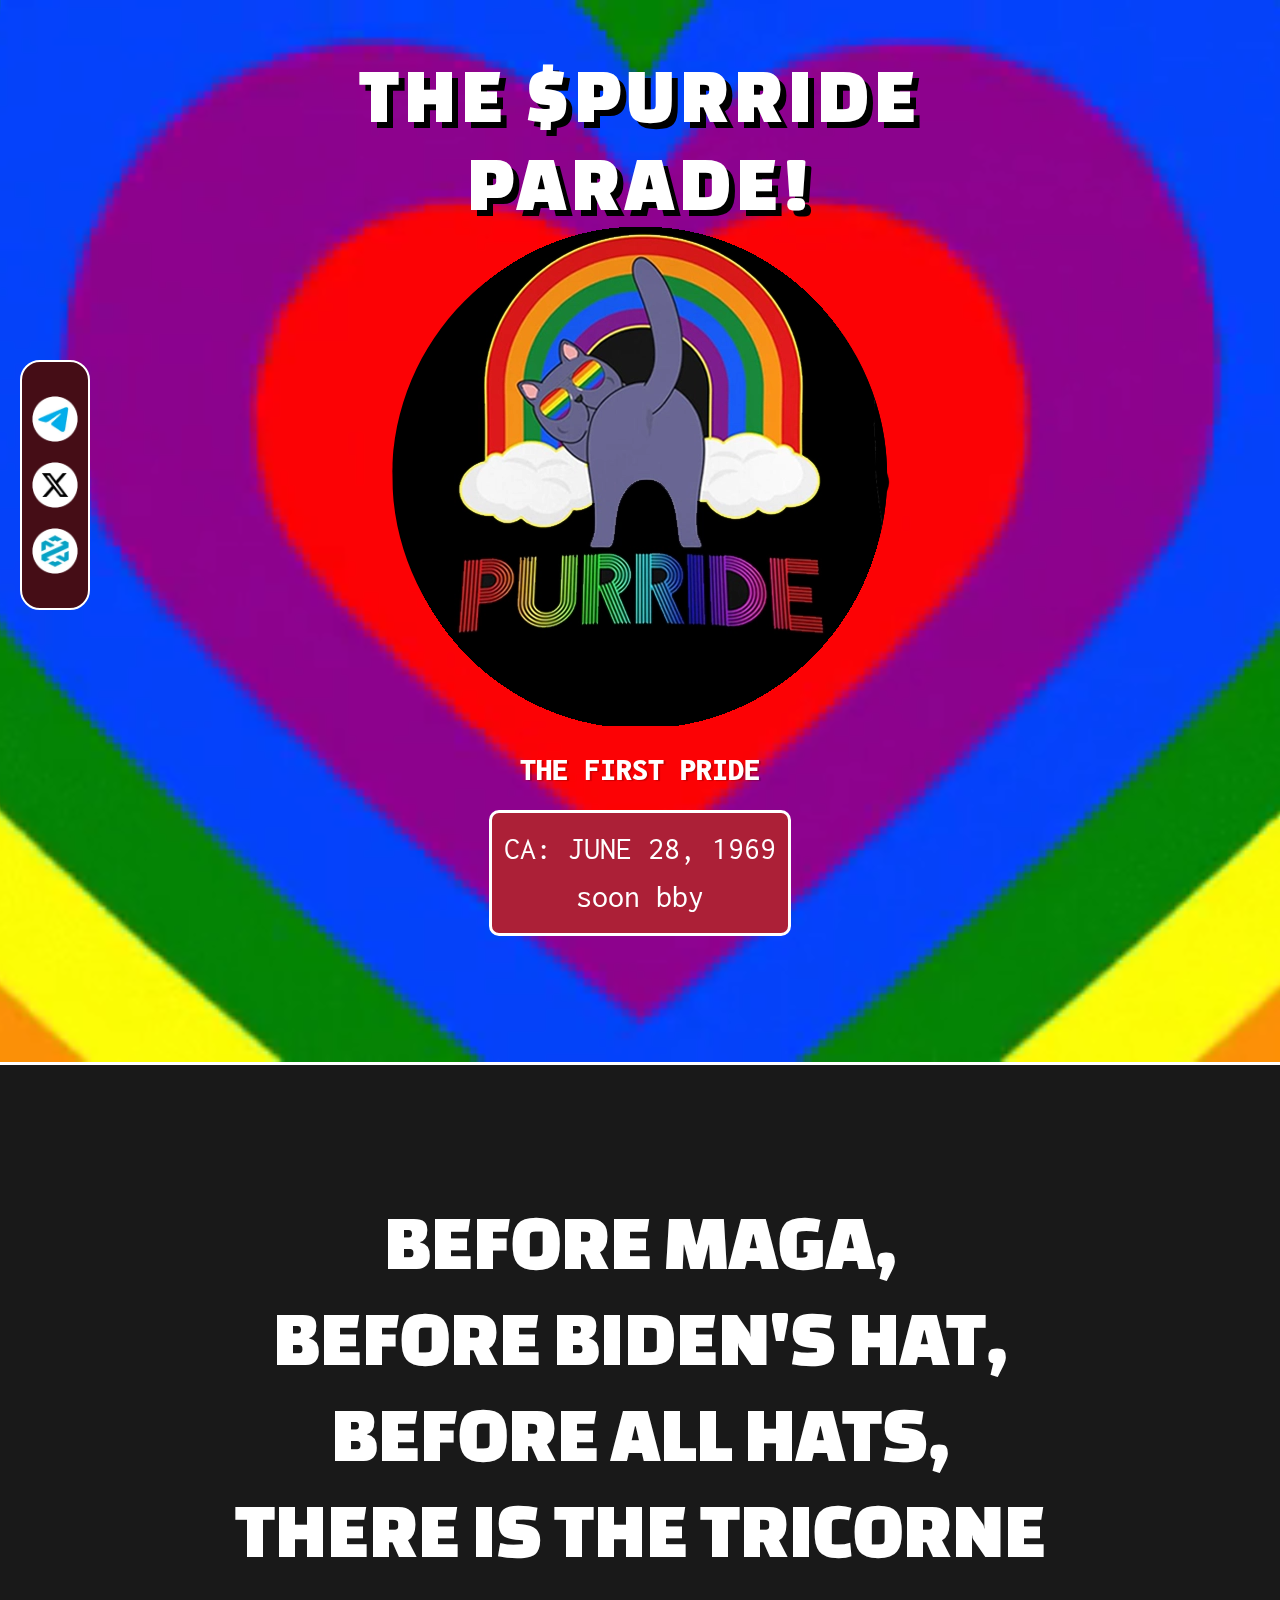
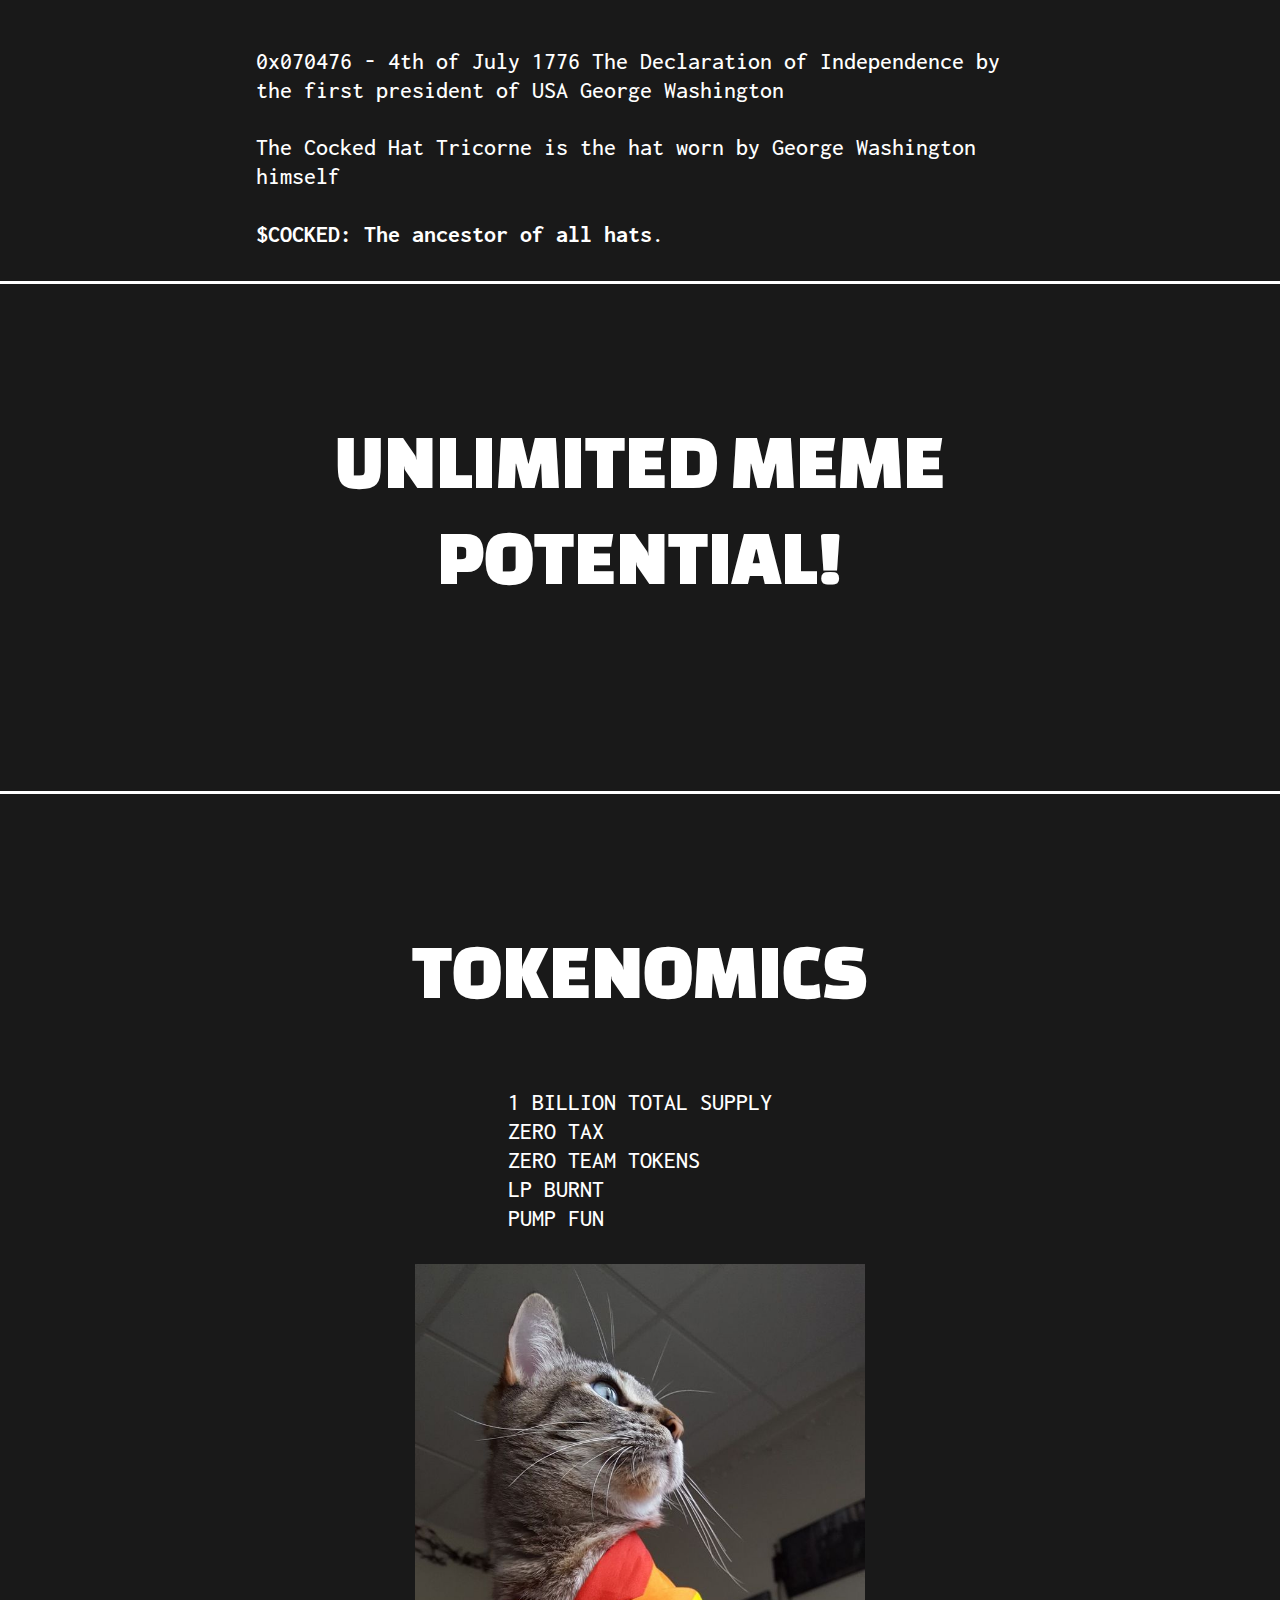
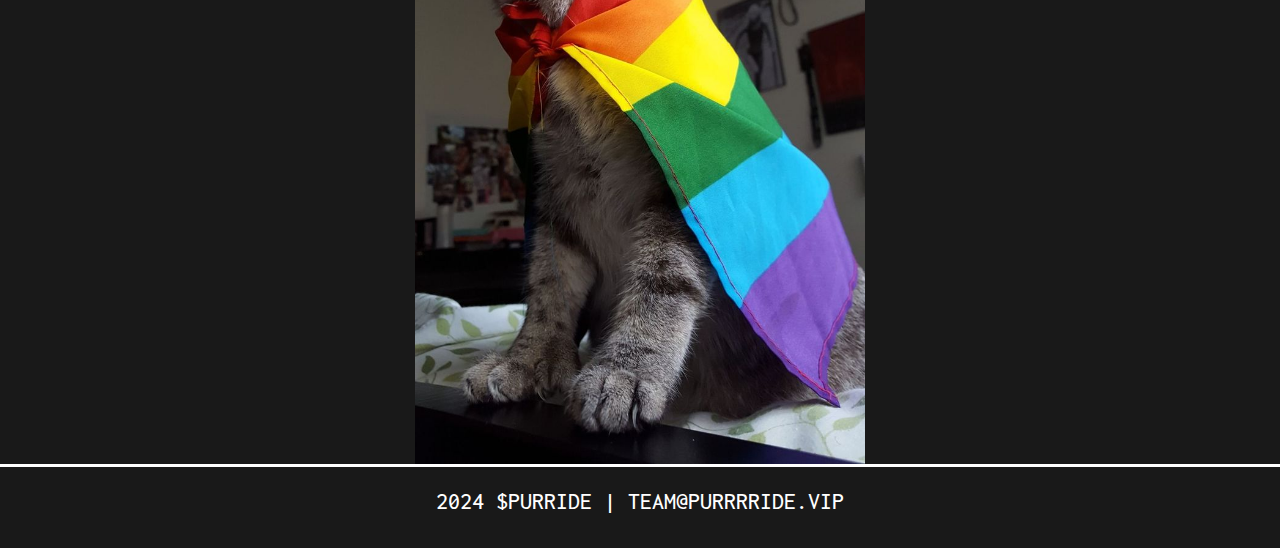
==== index.html @ 50b08c97 "Add files via upload" ====
<!DOCTYPE html>
<html data-wf-page="664a019ac2452bbd95ca6b21" data-wf-site="664a019ac2452bbd95ca6b25">

<head>
  <meta charset="utf-8">
  <title>$PURRIDE | 🏳️‍🌈🐈</title>
  <meta content="width=device-width, initial-scale=1" name="viewport">
  <link href="css/normalize4.css" rel="stylesheet" type="text/css">
  <link href="css/components4.css" rel="stylesheet" type="text/css">
  <link href="css/cockedhat4.css" rel="stylesheet" type="text/css">
  <style>@media (min-width:992px) {html.w-mod-js:not(.w-mod-ix) [data-w-id="bf0a805f-6d1d-7784-4278-252bdfff3ae9"] {-webkit-transform:translate3d(0, 0, 0) scale3d(4, 4, 1) rotateX(0) rotateY(0) rotateZ(0) skew(0, 0);-moz-transform:translate3d(0, 0, 0) scale3d(4, 4, 1) rotateX(0) rotateY(0) rotateZ(0) skew(0, 0);-ms-transform:translate3d(0, 0, 0) scale3d(4, 4, 1) rotateX(0) rotateY(0) rotateZ(0) skew(0, 0);transform:translate3d(0, 0, 0) scale3d(4, 4, 1) rotateX(0) rotateY(0) rotateZ(0) skew(0, 0);opacity:0;}}</style>
  <link href="https://fonts.googleapis.com/" rel="preconnect">
  <link href="https://fonts.gstatic.com/" rel="preconnect" crossorigin="anonymous">
  <script src="../ajax.googleapis.com/ajax/libs/webfont/1.6.26/webfont.js" type="text/javascript"></script>
  <script type="text/javascript">WebFont.load({  google: {    families: ["Changa One:400,400italic","Inconsolata:400,700","Shizuru:regular","Erica One:regular"]  }});</script>
  <script type="text/javascript">!function(o,c){var n=c.documentElement,t=" w-mod-";n.className+=t+"js",("ontouchstart"in o||o.DocumentTouch&&c instanceof DocumentTouch)&&(n.className+=t+"touch")}(window,document);</script>
  <style>
  * {
  -webkit-font-smoothing: antialiased;
  -moz-osx-font-smoothing: grayscale;
}
</style>
  <style>
.disabled {
	pointer-events: none;
  opacity: 0.5;
}
</style>
</head>
<body class="body">
  <div class="page-wrapper">
    <div class="global-styles w-embed">
      <style>
/* Snippet gets rid of top margin on first element in any rich text*/
.w-richtext>:first-child {
	margin-top: 0;
}
/* Snippet gets rid of bottom margin on last element in any rich text*/
.w-richtext>:last-child, .w-richtext ol li:last-child, .w-richtext ul li:last-child {
	margin-bottom: 0;
}
/* Snippet prevents all click and hover interaction with an element */
.clickable-off {
	pointer-events: none;
}
/* Snippet enables all click and hover interaction with an element */
.clickable-on{
  pointer-events: auto;
}
/* Snippet enables you to add class of div-square which creates and maintains a 1:1 dimension of a div.*/
.div-square::after {
	content: "";
	display: block;
	padding-bottom: 100%;
}
/*Hide focus outline for main content element*/
main:focus-visible {
	outline: -webkit-focus-ring-color auto 0px;
}
/* Make sure containers never lose their center alignment*/
.container-medium, .container-small, .container-large {
	margin-right: auto !important;
	margin-left: auto !important;
}
/*Reset buttons, and links styles*/
a {
	color: inherit;
	text-decoration: inherit;
	font-size: inherit;
}
/*Apply "..." after 3 lines of text */
.text-style-3lines {
	display: -webkit-box;
	overflow: hidden;
	-webkit-line-clamp: 3;
	-webkit-box-orient: vertical;
}
/*Apply "..." after 2 lines of text */
.text-style-2lines {
	display: -webkit-box;
	overflow: hidden;
	-webkit-line-clamp: 2;
	-webkit-box-orient: vertical;
}
.marquee-track {
  position: absolute;
  white-space: nowrap;
  width: 100%;
  will-change: transform;
  animation: marquee-track 10s linear infinite!Important;
  /* manipulate the speed of the marquee by changing "40s" line above*/
}
@keyframes marquee-track {
  from { transform: translateX(-50%); }
  to { transform: translateX(0%); }
}
.marquee-2 {
  position: absolute;
  white-space: nowrap;
    width: 100%;
  will-change: transform;
  animation: marquee-2 40s linear infinite;
  /* manipulate the speed of the marquee by changing "40s" line above*/
}
@keyframes marquee-2 {
  from { transform: translateX(-50%); }
  to { transform: translateX(0%); }
}
</style>
    </div>
    <main data-w-id="e7b0cb4b-6878-446d-b32f-ef3c8683d983" class="main-wrapper">
      <div class="links">
        <a href="https://t.me/CockedPortal" target="_blank" class="link-block w-inline-block"><img src="images/3_1.webp" loading="lazy" width="256" alt="" class="info-icon"></a>
        <a href="https://twitter.com/CockedETH" target="_blank" class="link-block w-inline-block"><img src="images/1_1.webp" loading="lazy" width="256" alt="" class="info-icon"></a>
        <a href="#" target="_blank" class="link-block w-inline-block"><img src="images/2_1.webp" loading="lazy" width="256" alt="" class="info-icon"></a>
      </div>
      <section class="section">
        <div class="page-padding">
          <div data-poster-url="videos/2-poster-00001.jpg" data-video-urls="videos/2-transcode.mp4,videos/2-transcode.webm" data-autoplay="true" data-loop="true" data-wf-ignore="true" class="background-video w-background-video w-background-video-atom"><video id="c6fdb781-c6dc-f821-c8cc-92923207e4fe-video" autoplay="" loop="" style="background-image:url(_videos/2-poster-00001.html)" muted="" playsinline="" data-wf-ignore="true" data-object-fit="cover">
              <source src="videos/2-transcode.mp4" data-wf-ignore="true">
              <source src="videos/2-transcode.webm" data-wf-ignore="true">
            </video></div>
          <div class="container-medium">
            <div class="header_component">
              <div class="header_top-wrapper">
                <h1 data-w-id="bf0a805f-6d1d-7784-4278-252bdfff3ae9" class="heading">THE $PURRIDE <br>PARADE!</h1>
              </div><img src="images/whitee.webp" loading="lazy" alt="" class="image-8">
              <div class="header_bottom-wrapper">
                <div class="text-block-2"><span class="num-minted">THE FIRST PRIDE </span></div>
                <div class="message-text">CA: JUNE 28, 1969<br> soon bby</div>
              </div>
            </div>
          </div>
        </div>
      </section>
      <div class="section-3 topp">
        <div class="about is--desktop">
          <div class="about__wrapper">
            <div class="about__container">
              <p class="paragraph-5">BEFORE MAGA,<br>BEFORE BIDEN&#x27;S HAT,<br>BEFORE ALL HATS,<br>THERE IS THE TRICORNE<br></p>
            </div>
          </div>
        </div>
      </div>
      <div class="section-3 _1">
        <div class="about is--desktop">
          <div class="about__wrapper _1">
            <div class="about__container">
              <div class="about__paragraph__wrapper">
                <p class="paragraph-5 text">0x070476 - 4th of July 1776 The Declaration of Independence by the first president of USA George Washington<br><br>The Cocked Hat Tricorne is the hat worn by George Washington himself<br>‍<br>‍<strong>$COCKED: The ancestor of all hats</strong>.<br></p>
              </div>
            </div>
          </div>
        </div>
      </div>
      <div class="section-3 topp">
        <div class="about is--desktop">
          <div class="about__wrapper">
            <div class="about__container">
              <p class="paragraph-5">UNLIMITED MEME<br>POTENTIAL!<br></p>
            </div>
          </div>
        </div>
      </div>
      <div class="section-2">
        <div data-w-id="2693d631-b02d-e0a9-09f1-2052753be0ed" class="logos">
          <div class="logos__content is--laptop--tablet">
            <div class="logos__image__wrapper is--one">
              <div class="logos__image__container">
                <div class="logo__image__wrapper"><img src="images/1_2.webp" loading="eager" sizes="(max-width: 991px) 100vw, 2000px" srcset="images/1_21.webp 500w, images/1_21.webp 800w, images/1_21.webp 1080w, images/1_21.webp 1600w, images/1_21.webp 2000w, images/1_21.webp 2600w, images/1_2.webp 3000w" alt="" class="logo__image"></div>
              </div>
            </div>
            <div class="logos__image__wrapper is--two">
              <div class="logos__image__container">
                <div class="logo__image__wrapper"><img src="images/2_2.webp" loading="eager" sizes="(max-width: 991px) 100vw, 2000px" srcset="images/2_22.webp 500w, images/2_22.webp 800w, images/2_22.webp 1080w, images/2_22.webp 1600w, images/2_22.webp 2000w, images/2_22.webp 2600w, images/2_2.webp 3000w" alt="" class="logo__image"></div>
              </div>
            </div>
            <div class="logos__image__wrapper is--three">
              <div class="logos__image__container">
                <div class="logo__image__wrapper"><img src="images/3_2.webp" loading="eager" sizes="(max-width: 991px) 100vw, 2000px" srcset="images/3_23.webp 500w, images/3_23.webp 800w, images/3_23.webp 1080w, images/3_23.webp 1600w, images/3_23.webp 2000w, images/3_23.webp 2600w, images/3_2.webp 3000w" alt="" class="logo__image"></div>
              </div>
            </div>
            <div class="logos__image__wrapper is--four"></div>
          </div>
        </div>
      </div>
      <div class="section-3 topp">
        <div class="about is--desktop">
          <div class="about__wrapper">
            <div class="about__container">
              <p class="paragraph-5">TOKENOMICS<br></p>
            </div>
          </div>
        </div>
      </div>
      <div class="section-3 _1">
        <div class="about is--desktop">
          <div class="about__wrapper _1">
            <div class="about__paragraph__wrapper">
              <p class="paragraph-5 text">1 BILLION TOTAL SUPPLY<br>ZERO TAX<br>ZERO TEAM TOKENS<br>LP BURNT<br>PUMP FUN<br></p>
            </div><img src="images/trump.webp" loading="lazy" alt="" class="image-11">
          </div>
        </div>
      </div>
      <div class="section-6 footer">
        <p class="paragraph-5 text footer">2024 $PURRIDE | <a href="mailto:team@cockedhatcoin.com">TEAM@PURRRRIDE.VIP</a><br></p>
      </div>
    </main>
  </div>
  <script src="../d3e54v103j8qbb.cloudfront.net/js/jquery-3.5.1.min.dc5e7f18c8b501.js?site=664a019ac2452bbd95ca6b25" type="text/javascript" integrity="sha256-9/aliU8dGd2tb6OSsuzixeV4y/faTqgFtohetphbbj0=" crossorigin="anonymous"></script>
  <script src="js/cockedhat4.js" type="text/javascript"></script><!--  Adding web3.js -->
  <script src="../cdn.jsdelivr.net/npm/web3%40latest/dist/web3.min.js"></script>
  <script>
</script>
</body>

</html>
---- css/normalize4.css ----
/*! normalize.css v3.0.3 | MIT License | github.com/necolas/normalize.css */
/**
 * 1. Set default font family to sans-serif.
 * 2. Prevent iOS and IE text size adjust after device orientation change,
 *    without disabling user zoom.
 */
html {
  font-family: sans-serif;
  /* 1 */
  -ms-text-size-adjust: 100%;
  /* 2 */
  -webkit-text-size-adjust: 100%;
  /* 2 */
}
/**
 * Remove default margin.
 */
body {
  margin: 0;
}
/* HTML5 display definitions
   ========================================================================== */
/**
 * Correct `block` display not defined for any HTML5 element in IE 8/9.
 * Correct `block` display not defined for `details` or `summary` in IE 10/11
 * and Firefox.
 * Correct `block` display not defined for `main` in IE 11.
 */
article,
aside,
details,
figcaption,
figure,
footer,
header,
hgroup,
main,
menu,
nav,
section,
summary {
  display: block;
}
/**
 * 1. Correct `inline-block` display not defined in IE 8/9.
 * 2. Normalize vertical alignment of `progress` in Chrome, Firefox, and Opera.
 */
audio,
canvas,
progress,
video {
  display: inline-block;
  /* 1 */
  vertical-align: baseline;
  /* 2 */
}
/**
 * Prevent modern browsers from displaying `audio` without controls.
 * Remove excess height in iOS 5 devices.
 */
audio:not([controls]) {
  display: none;
  height: 0;
}
/**
 * Address `[hidden]` styling not present in IE 8/9/10.
 * Hide the `template` element in IE 8/9/10/11, Safari, and Firefox < 22.
 */
[hidden],
template {
  display: none;
}
/* Links
   ========================================================================== */
/**
 * Remove the gray background color from active links in IE 10.
 */
a {
  background-color: transparent;
}
/**
 * Improve readability of focused elements when they are also in an
 * active/hover state.
 */
a:active,
a:hover {
  outline: 0;
}
/* Text-level semantics
   ========================================================================== */
/**
 * Address styling not present in IE 8/9/10/11, Safari, and Chrome.
 */
abbr[title] {
  border-bottom: 1px dotted;
}
/**
 * Address style set to `bolder` in Firefox 4+, Safari, and Chrome.
 */
b,
strong {
  font-weight: bold;
}
/**
 * Address styling not present in Safari and Chrome.
 */
dfn {
  font-style: italic;
}
/**
 * Address variable `h1` font-size and margin within `section` and `article`
 * contexts in Firefox 4+, Safari, and Chrome.
 */
h1 {
  font-size: 2em;
  margin: 0.67em 0;
}
/**
 * Address styling not present in IE 8/9.
 */
mark {
  background: #ff0;
  color: #000;
}
/**
 * Address inconsistent and variable font size in all browsers.
 */
small {
  font-size: 80%;
}
/**
 * Prevent `sub` and `sup` affecting `line-height` in all browsers.
 */
sub,
sup {
  font-size: 75%;
  line-height: 0;
  position: relative;
  vertical-align: baseline;
}
sup {
  top: -0.5em;
}
sub {
  bottom: -0.25em;
}
/* Embedded content
   ========================================================================== */
/**
 * Remove border when inside `a` element in IE 8/9/10.
 */
img {
  border: 0;
}
/**
 * Correct overflow not hidden in IE 9/10/11.
 */
svg:not(:root) {
  overflow: hidden;
}
/* Grouping content
   ========================================================================== */
/**
 * Address margin not present in IE 8/9 and Safari.
 */
figure {
  margin: 1em 40px;
}
/**
 * Address differences between Firefox and other browsers.
 */
hr {
  box-sizing: content-box;
  height: 0;
}
/**
 * Contain overflow in all browsers.
 */
pre {
  overflow: auto;
}
/**
 * Address odd `em`-unit font size rendering in all browsers.
 */
code,
kbd,
pre,
samp {
  font-family: monospace, monospace;
  font-size: 1em;
}
/* Forms
   ========================================================================== */
/**
 * Known limitation: by default, Chrome and Safari on OS X allow very limited
 * styling of `select`, unless a `border` property is set.
 */
/**
 * 1. Correct color not being inherited.
 *    Known issue: affects color of disabled elements.
 * 2. Correct font properties not being inherited.
 * 3. Address margins set differently in Firefox 4+, Safari, and Chrome.
 */
button,
input,
optgroup,
select,
textarea {
  color: inherit;
  /* 1 */
  font: inherit;
  /* 2 */
  margin: 0;
  /* 3 */
}
/**
 * Address `overflow` set to `hidden` in IE 8/9/10/11.
 */
button {
  overflow: visible;
}
/**
 * Address inconsistent `text-transform` inheritance for `button` and `select`.
 * All other form control elements do not inherit `text-transform` values.
 * Correct `button` style inheritance in Firefox, IE 8/9/10/11, and Opera.
 * Correct `select` style inheritance in Firefox.
 */
button,
select {
  text-transform: none;
}
/**
 * 1. Avoid the WebKit bug in Android 4.0.* where (2) destroys native `audio`
 *    and `video` controls.
 * 2. Correct inability to style clickable `input` types in iOS.
 * 3. Improve usability and consistency of cursor style between image-type
 *    `input` and others.
 * 4. CUSTOM FOR WEBFLOW: Removed the input[type="submit"] selector to reduce
 *    specificity and defer to the .w-button selector
 */
button,
html input[type="button"],
input[type="reset"] {
  -webkit-appearance: button;
  /* 2 */
  cursor: pointer;
  /* 3 */
}
/**
 * Re-set default cursor for disabled elements.
 */
button[disabled],
html input[disabled] {
  cursor: default;
}
/**
 * Remove inner padding and border in Firefox 4+.
 */
button::-moz-focus-inner,
input::-moz-focus-inner {
  border: 0;
  padding: 0;
}
/**
 * Address Firefox 4+ setting `line-height` on `input` using `!important` in
 * the UA stylesheet.
 */
input {
  line-height: normal;
}
/**
 * It's recommended that you don't attempt to style these elements.
 * Firefox's implementation doesn't respect box-sizing, padding, or width.
 *
 * 1. Address box sizing set to `content-box` in IE 8/9/10.
 * 2. Remove excess padding in IE 8/9/10.
 */
input[type='checkbox'],
input[type='radio'] {
  box-sizing: border-box;
  /* 1 */
  padding: 0;
  /* 2 */
}
/**
 * Fix the cursor style for Chrome's increment/decrement buttons. For certain
 * `font-size` values of the `input`, it causes the cursor style of the
 * decrement button to change from `default` to `text`.
 */
input[type='number']::-webkit-inner-spin-button,
input[type='number']::-webkit-outer-spin-button {
  height: auto;
}
/**
 * 1. CUSTOM FOR WEBFLOW: changed from `textfield` to `none` to normalize iOS rounded input
 * 2. CUSTOM FOR WEBFLOW: box-sizing: content-box rule removed
 *    (similar to normalize.css >=4.0.0)
 */
input[type='search'] {
  -webkit-appearance: none;
  /* 1 */
}
/**
 * Remove inner padding and search cancel button in Safari and Chrome on OS X.
 * Safari (but not Chrome) clips the cancel button when the search input has
 * padding (and `textfield` appearance).
 */
input[type='search']::-webkit-search-cancel-button,
input[type='search']::-webkit-search-decoration {
  -webkit-appearance: none;
}
/**
 * Define consistent border, margin, and padding.
 */
fieldset {
  border: 1px solid #c0c0c0;
  margin: 0 2px;
  padding: 0.35em 0.625em 0.75em;
}
/**
 * 1. Correct `color` not being inherited in IE 8/9/10/11.
 * 2. Remove padding so people aren't caught out if they zero out fieldsets.
 */
legend {
  border: 0;
  /* 1 */
  padding: 0;
  /* 2 */
}
/**
 * Remove default vertical scrollbar in IE 8/9/10/11.
 */
textarea {
  overflow: auto;
}
/**
 * Don't inherit the `font-weight` (applied by a rule above).
 * NOTE: the default cannot safely be changed in Chrome and Safari on OS X.
 */
optgroup {
  font-weight: bold;
}
/* Tables
   ========================================================================== */
/**
 * Remove most spacing between table cells.
 */
table {
  border-collapse: collapse;
  border-spacing: 0;
}
td,
th {
  padding: 0;
}
---- css/components4.css ----
@font-face {
  font-family: 'webflow-icons';
  src: url("[data-uri]") format('truetype');
  font-weight: normal;
  font-style: normal;
}
[class^="w-icon-"],
[class*=" w-icon-"] {
  /* use !important to prevent issues with browser extensions that change fonts */
  font-family: 'webflow-icons' !important;
  speak: none;
  font-style: normal;
  font-weight: normal;
  font-variant: normal;
  text-transform: none;
  line-height: 1;
  /* Better Font Rendering =========== */
  -webkit-font-smoothing: antialiased;
  -moz-osx-font-smoothing: grayscale;
}
.w-icon-slider-right:before {
  content: "\e600";
}
.w-icon-slider-left:before {
  content: "\e601";
}
.w-icon-nav-menu:before {
  content: "\e602";
}
.w-icon-arrow-down:before,
.w-icon-dropdown-toggle:before {
  content: "\e603";
}
.w-icon-file-upload-remove:before {
  content: "\e900";
}
.w-icon-file-upload-icon:before {
  content: "\e903";
}
* {
  -webkit-box-sizing: border-box;
  -moz-box-sizing: border-box;
  box-sizing: border-box;
}
html {
  height: 100%;
}
body {
  margin: 0;
  min-height: 100%;
  background-color: #fff;
  font-family: Arial, sans-serif;
  font-size: 14px;
  line-height: 20px;
  color: #333;
}
img {
  max-width: 100%;
  vertical-align: middle;
  display: inline-block;
}
html.w-mod-touch * {
  background-attachment: scroll !important;
}
.w-block {
  display: block;
}
.w-inline-block {
  max-width: 100%;
  display: inline-block;
}
.w-clearfix:before,
.w-clearfix:after {
  content: " ";
  display: table;
  grid-column-start: 1;
  grid-row-start: 1;
  grid-column-end: 2;
  grid-row-end: 2;
}
.w-clearfix:after {
  clear: both;
}
.w-hidden {
  display: none;
}
.w-button {
  display: inline-block;
  padding: 9px 15px;
  background-color: #3898EC;
  color: white;
  border: 0;
  line-height: inherit;
  text-decoration: none;
  cursor: pointer;
  border-radius: 0;
}
input.w-button {
  -webkit-appearance: button;
}
html[data-w-dynpage] [data-w-cloak] {
  color: transparent !important;
}
.w-code-block {
  margin: unset;
}
pre.w-code-block code {
  all: inherit;
}
.w-webflow-badge,
.w-webflow-badge * {
  position: static;
  left: auto;
  top: auto;
  right: auto;
  bottom: auto;
  z-index: auto;
  display: block;
  visibility: visible;
  overflow: visible;
  overflow-x: visible;
  overflow-y: visible;
  box-sizing: border-box;
  width: auto;
  height: auto;
  max-height: none;
  max-width: none;
  min-height: 0;
  min-width: 0;
  margin: 0;
  padding: 0;
  float: none;
  clear: none;
  border: 0 none transparent;
  border-radius: 0;
  background: none;
  background-image: none;
  background-position: 0% 0%;
  background-size: auto auto;
  background-repeat: repeat;
  background-origin: padding-box;
  background-clip: border-box;
  background-attachment: scroll;
  background-color: transparent;
  box-shadow: none;
  opacity: 1;
  transform: none;
  transition: none;
  direction: ltr;
  font-family: inherit;
  font-weight: inherit;
  color: inherit;
  font-size: inherit;
  line-height: inherit;
  font-style: inherit;
  font-variant: inherit;
  text-align: inherit;
  letter-spacing: inherit;
  text-decoration: inherit;
  text-indent: 0;
  text-transform: inherit;
  list-style-type: disc;
  text-shadow: none;
  font-smoothing: auto;
  vertical-align: baseline;
  cursor: inherit;
  white-space: inherit;
  word-break: normal;
  word-spacing: normal;
  word-wrap: normal;
}
.w-webflow-badge {
  position: fixed !important;
  display: inline-block !important;
  visibility: visible !important;
  z-index: 2147483647 !important;
  top: auto !important;
  right: 12px !important;
  bottom: 12px !important;
  left: auto !important;
  color: #aaadb0 !important;
  background-color: #fff !important;
  border-radius: 3px !important;
  padding: 6px !important;
  font-size: 12px !important;
  opacity: 1 !important;
  line-height: 14px !important;
  text-decoration: none !important;
  transform: none !important;
  margin: 0 !important;
  width: auto !important;
  height: auto !important;
  overflow: visible !important;
  white-space: nowrap;
  box-shadow: 0 0 0 1px rgba(0, 0, 0, 0.1), 0px 1px 3px rgba(0, 0, 0, 0.1);
  cursor: pointer;
}
.w-webflow-badge > img {
  display: inline-block !important;
  visibility: visible !important;
  opacity: 1 !important;
  vertical-align: middle !important;
}
h1,
h2,
h3,
h4,
h5,
h6 {
  font-weight: bold;
  margin-bottom: 10px;
}
h1 {
  font-size: 38px;
  line-height: 44px;
  margin-top: 20px;
}
h2 {
  font-size: 32px;
  line-height: 36px;
  margin-top: 20px;
}
h3 {
  font-size: 24px;
  line-height: 30px;
  margin-top: 20px;
}
h4 {
  font-size: 18px;
  line-height: 24px;
  margin-top: 10px;
}
h5 {
  font-size: 14px;
  line-height: 20px;
  margin-top: 10px;
}
h6 {
  font-size: 12px;
  line-height: 18px;
  margin-top: 10px;
}
p {
  margin-top: 0;
  margin-bottom: 10px;
}
blockquote {
  margin: 0 0 10px 0;
  padding: 10px 20px;
  border-left: 5px solid #E2E2E2;
  font-size: 18px;
  line-height: 22px;
}
figure {
  margin: 0;
  margin-bottom: 10px;
}
figcaption {
  margin-top: 5px;
  text-align: center;
}
ul,
ol {
  margin-top: 0px;
  margin-bottom: 10px;
  padding-left: 40px;
}
.w-list-unstyled {
  padding-left: 0;
  list-style: none;
}
.w-embed:before,
.w-embed:after {
  content: " ";
  display: table;
  grid-column-start: 1;
  grid-row-start: 1;
  grid-column-end: 2;
  grid-row-end: 2;
}
.w-embed:after {
  clear: both;
}
.w-video {
  width: 100%;
  position: relative;
  padding: 0;
}
.w-video iframe,
.w-video object,
.w-video embed {
  position: absolute;
  top: 0;
  left: 0;
  width: 100%;
  height: 100%;
  border: none;
}
fieldset {
  padding: 0;
  margin: 0;
  border: 0;
}
button,
[type='button'],
[type='reset'] {
  border: 0;
  cursor: pointer;
  -webkit-appearance: button;
}
.w-form {
  margin: 0 0 15px;
}
.w-form-done {
  display: none;
  padding: 20px;
  text-align: center;
  background-color: #dddddd;
}
.w-form-fail {
  display: none;
  margin-top: 10px;
  padding: 10px;
  background-color: #ffdede;
}
label {
  display: block;
  margin-bottom: 5px;
  font-weight: bold;
}
.w-input,
.w-select {
  display: block;
  width: 100%;
  height: 38px;
  padding: 8px 12px;
  margin-bottom: 10px;
  font-size: 14px;
  line-height: 1.42857143;
  color: #333333;
  vertical-align: middle;
  background-color: #ffffff;
  border: 1px solid #cccccc;
}
.w-input:-moz-placeholder,
.w-select:-moz-placeholder {
  color: #999;
}
.w-input::-moz-placeholder,
.w-select::-moz-placeholder {
  color: #999;
  opacity: 1;
}
.w-input::-webkit-input-placeholder,
.w-select::-webkit-input-placeholder {
  color: #999;
}
.w-input:focus,
.w-select:focus {
  border-color: #3898EC;
  outline: 0;
}
.w-input[disabled],
.w-select[disabled],
.w-input[readonly],
.w-select[readonly],
fieldset[disabled] .w-input,
fieldset[disabled] .w-select {
  cursor: not-allowed;
}
.w-input[disabled]:not(.w-input-disabled),
.w-select[disabled]:not(.w-input-disabled),
.w-input[readonly],
.w-select[readonly],
fieldset[disabled]:not(.w-input-disabled) .w-input,
fieldset[disabled]:not(.w-input-disabled) .w-select {
  background-color: #eeeeee;
}
textarea.w-input,
textarea.w-select {
  height: auto;
}
.w-select {
  background-color: #f3f3f3;
}
.w-select[multiple] {
  height: auto;
}
.w-form-label {
  display: inline-block;
  cursor: pointer;
  font-weight: normal;
  margin-bottom: 0px;
}
.w-radio {
  display: block;
  margin-bottom: 5px;
  padding-left: 20px;
}
.w-radio:before,
.w-radio:after {
  content: " ";
  display: table;
  grid-column-start: 1;
  grid-row-start: 1;
  grid-column-end: 2;
  grid-row-end: 2;
}
.w-radio:after {
  clear: both;
}
.w-radio-input {
  margin: 4px 0 0;
  line-height: normal;
  float: left;
  margin-left: -20px;
}
.w-radio-input {
  margin-top: 3px;
}
.w-file-upload {
  display: block;
  margin-bottom: 10px;
}
.w-file-upload-input {
  width: 0.1px;
  height: 0.1px;
  opacity: 0;
  overflow: hidden;
  position: absolute;
  z-index: -100;
}
.w-file-upload-default,
.w-file-upload-uploading,
.w-file-upload-success {
  display: inline-block;
  color: #333333;
}
.w-file-upload-error {
  display: block;
  margin-top: 10px;
}
.w-file-upload-default.w-hidden,
.w-file-upload-uploading.w-hidden,
.w-file-upload-error.w-hidden,
.w-file-upload-success.w-hidden {
  display: none;
}
.w-file-upload-uploading-btn {
  display: flex;
  font-size: 14px;
  font-weight: normal;
  cursor: pointer;
  margin: 0;
  padding: 8px 12px;
  border: 1px solid #cccccc;
  background-color: #fafafa;
}
.w-file-upload-file {
  display: flex;
  flex-grow: 1;
  justify-content: space-between;
  margin: 0;
  padding: 8px 9px 8px 11px;
  border: 1px solid #cccccc;
  background-color: #fafafa;
}
.w-file-upload-file-name {
  font-size: 14px;
  font-weight: normal;
  display: block;
}
.w-file-remove-link {
  margin-top: 3px;
  margin-left: 10px;
  width: auto;
  height: auto;
  padding: 3px;
  display: block;
  cursor: pointer;
}
.w-icon-file-upload-remove {
  margin: auto;
  font-size: 10px;
}
.w-file-upload-error-msg {
  display: inline-block;
  color: #ea384c;
  padding: 2px 0;
}
.w-file-upload-info {
  display: inline-block;
  line-height: 38px;
  padding: 0 12px;
}
.w-file-upload-label {
  display: inline-block;
  font-size: 14px;
  font-weight: normal;
  cursor: pointer;
  margin: 0;
  padding: 8px 12px;
  border: 1px solid #cccccc;
  background-color: #fafafa;
}
.w-icon-file-upload-icon,
.w-icon-file-upload-uploading {
  display: inline-block;
  margin-right: 8px;
  width: 20px;
}
.w-icon-file-upload-uploading {
  height: 20px;
}
.w-container {
  margin-left: auto;
  margin-right: auto;
  max-width: 940px;
}
.w-container:before,
.w-container:after {
  content: " ";
  display: table;
  grid-column-start: 1;
  grid-row-start: 1;
  grid-column-end: 2;
  grid-row-end: 2;
}
.w-container:after {
  clear: both;
}
.w-container .w-row {
  margin-left: -10px;
  margin-right: -10px;
}
.w-row:before,
.w-row:after {
  content: " ";
  display: table;
  grid-column-start: 1;
  grid-row-start: 1;
  grid-column-end: 2;
  grid-row-end: 2;
}
.w-row:after {
  clear: both;
}
.w-row .w-row {
  margin-left: 0;
  margin-right: 0;
}
.w-col {
  position: relative;
  float: left;
  width: 100%;
  min-height: 1px;
  padding-left: 10px;
  padding-right: 10px;
}
.w-col .w-col {
  padding-left: 0;
  padding-right: 0;
}
.w-col-1 {
  width: 8.33333333%;
}
.w-col-2 {
  width: 16.66666667%;
}
.w-col-3 {
  width: 25%;
}
.w-col-4 {
  width: 33.33333333%;
}
.w-col-5 {
  width: 41.66666667%;
}
.w-col-6 {
  width: 50%;
}
.w-col-7 {
  width: 58.33333333%;
}
.w-col-8 {
  width: 66.66666667%;
}
.w-col-9 {
  width: 75%;
}
.w-col-10 {
  width: 83.33333333%;
}
.w-col-11 {
  width: 91.66666667%;
}
.w-col-12 {
  width: 100%;
}
.w-hidden-main {
  display: none !important;
}
@media screen and (max-width: 991px) {
  .w-container {
    max-width: 728px;
  }
  .w-hidden-main {
    display: inherit !important;
  }
  .w-hidden-medium {
    display: none !important;
  }
  .w-col-medium-1 {
    width: 8.33333333%;
  }
  .w-col-medium-2 {
    width: 16.66666667%;
  }
  .w-col-medium-3 {
    width: 25%;
  }
  .w-col-medium-4 {
    width: 33.33333333%;
  }
  .w-col-medium-5 {
    width: 41.66666667%;
  }
  .w-col-medium-6 {
    width: 50%;
  }
  .w-col-medium-7 {
    width: 58.33333333%;
  }
  .w-col-medium-8 {
    width: 66.66666667%;
  }
  .w-col-medium-9 {
    width: 75%;
  }
  .w-col-medium-10 {
    width: 83.33333333%;
  }
  .w-col-medium-11 {
    width: 91.66666667%;
  }
  .w-col-medium-12 {
    width: 100%;
  }
  .w-col-stack {
    width: 100%;
    left: auto;
    right: auto;
  }
}
@media screen and (max-width: 767px) {
  .w-hidden-main {
    display: inherit !important;
  }
  .w-hidden-medium {
    display: inherit !important;
  }
  .w-hidden-small {
    display: none !important;
  }
  .w-row,
  .w-container .w-row {
    margin-left: 0;
    margin-right: 0;
  }
  .w-col {
    width: 100%;
    left: auto;
    right: auto;
  }
  .w-col-small-1 {
    width: 8.33333333%;
  }
  .w-col-small-2 {
    width: 16.66666667%;
  }
  .w-col-small-3 {
    width: 25%;
  }
  .w-col-small-4 {
    width: 33.33333333%;
  }
  .w-col-small-5 {
    width: 41.66666667%;
  }
  .w-col-small-6 {
    width: 50%;
  }
  .w-col-small-7 {
    width: 58.33333333%;
  }
  .w-col-small-8 {
    width: 66.66666667%;
  }
  .w-col-small-9 {
    width: 75%;
  }
  .w-col-small-10 {
    width: 83.33333333%;
  }
  .w-col-small-11 {
    width: 91.66666667%;
  }
  .w-col-small-12 {
    width: 100%;
  }
}
@media screen and (max-width: 479px) {
  .w-container {
    max-width: none;
  }
  .w-hidden-main {
    display: inherit !important;
  }
  .w-hidden-medium {
    display: inherit !important;
  }
  .w-hidden-small {
    display: inherit !important;
  }
  .w-hidden-tiny {
    display: none !important;
  }
  .w-col {
    width: 100%;
  }
  .w-col-tiny-1 {
    width: 8.33333333%;
  }
  .w-col-tiny-2 {
    width: 16.66666667%;
  }
  .w-col-tiny-3 {
    width: 25%;
  }
  .w-col-tiny-4 {
    width: 33.33333333%;
  }
  .w-col-tiny-5 {
    width: 41.66666667%;
  }
  .w-col-tiny-6 {
    width: 50%;
  }
  .w-col-tiny-7 {
    width: 58.33333333%;
  }
  .w-col-tiny-8 {
    width: 66.66666667%;
  }
  .w-col-tiny-9 {
    width: 75%;
  }
  .w-col-tiny-10 {
    width: 83.33333333%;
  }
  .w-col-tiny-11 {
    width: 91.66666667%;
  }
  .w-col-tiny-12 {
    width: 100%;
  }
}
.w-widget {
  position: relative;
}
.w-widget-map {
  width: 100%;
  height: 400px;
}
.w-widget-map label {
  width: auto;
  display: inline;
}
.w-widget-map img {
  max-width: inherit;
}
.w-widget-map .gm-style-iw {
  text-align: center;
}
.w-widget-map .gm-style-iw > button {
  display: none !important;
}
.w-widget-twitter {
  overflow: hidden;
}
.w-widget-twitter-count-shim {
  display: inline-block;
  vertical-align: top;
  position: relative;
  width: 28px;
  height: 20px;
  text-align: center;
  background: white;
  border: #758696 solid 1px;
  border-radius: 3px;
}
.w-widget-twitter-count-shim * {
  pointer-events: none;
  -webkit-user-select: none;
  -moz-user-select: none;
  -ms-user-select: none;
  user-select: none;
}
.w-widget-twitter-count-shim .w-widget-twitter-count-inner {
  position: relative;
  font-size: 15px;
  line-height: 12px;
  text-align: center;
  color: #999;
  font-family: serif;
}
.w-widget-twitter-count-shim .w-widget-twitter-count-clear {
  position: relative;
  display: block;
}
.w-widget-twitter-count-shim.w--large {
  width: 36px;
  height: 28px;
}
.w-widget-twitter-count-shim.w--large .w-widget-twitter-count-inner {
  font-size: 18px;
  line-height: 18px;
}
.w-widget-twitter-count-shim:not(.w--vertical) {
  margin-left: 5px;
  margin-right: 8px;
}
.w-widget-twitter-count-shim:not(.w--vertical).w--large {
  margin-left: 6px;
}
.w-widget-twitter-count-shim:not(.w--vertical):before,
.w-widget-twitter-count-shim:not(.w--vertical):after {
  top: 50%;
  left: 0;
  border: solid transparent;
  content: ' ';
  height: 0;
  width: 0;
  position: absolute;
  pointer-events: none;
}
.w-widget-twitter-count-shim:not(.w--vertical):before {
  border-color: rgba(117, 134, 150, 0);
  border-right-color: #5d6c7b;
  border-width: 4px;
  margin-left: -9px;
  margin-top: -4px;
}
.w-widget-twitter-count-shim:not(.w--vertical).w--large:before {
  border-width: 5px;
  margin-left: -10px;
  margin-top: -5px;
}
.w-widget-twitter-count-shim:not(.w--vertical):after {
  border-color: rgba(255, 255, 255, 0);
  border-right-color: white;
  border-width: 4px;
  margin-left: -8px;
  margin-top: -4px;
}
.w-widget-twitter-count-shim:not(.w--vertical).w--large:after {
  border-width: 5px;
  margin-left: -9px;
  margin-top: -5px;
}
.w-widget-twitter-count-shim.w--vertical {
  width: 61px;
  height: 33px;
  margin-bottom: 8px;
}
.w-widget-twitter-count-shim.w--vertical:before,
.w-widget-twitter-count-shim.w--vertical:after {
  top: 100%;
  left: 50%;
  border: solid transparent;
  content: ' ';
  height: 0;
  width: 0;
  position: absolute;
  pointer-events: none;
}
.w-widget-twitter-count-shim.w--vertical:before {
  border-color: rgba(117, 134, 150, 0);
  border-top-color: #5d6c7b;
  border-width: 5px;
  margin-left: -5px;
}
.w-widget-twitter-count-shim.w--vertical:after {
  border-color: rgba(255, 255, 255, 0);
  border-top-color: white;
  border-width: 4px;
  margin-left: -4px;
}
.w-widget-twitter-count-shim.w--vertical .w-widget-twitter-count-inner {
  font-size: 18px;
  line-height: 22px;
}
.w-widget-twitter-count-shim.w--vertical.w--large {
  width: 76px;
}
.w-background-video {
  position: relative;
  overflow: hidden;
  height: 500px;
  color: white;
}
.w-background-video > video {
  background-size: cover;
  background-position: 50% 50%;
  position: absolute;
  margin: auto;
  width: 100%;
  height: 100%;
  right: -100%;
  bottom: -100%;
  top: -100%;
  left: -100%;
  object-fit: cover;
  z-index: -100;
}
.w-background-video > video::-webkit-media-controls-start-playback-button {
  display: none !important;
  -webkit-appearance: none;
}
.w-background-video--control {
  position: absolute;
  bottom: 1em;
  right: 1em;
  background-color: transparent;
  padding: 0;
}
.w-background-video--control > [hidden] {
  display: none !important;
}
.w-slider {
  position: relative;
  height: 300px;
  text-align: center;
  background: #dddddd;
  clear: both;
  -webkit-tap-highlight-color: rgba(0, 0, 0, 0);
  tap-highlight-color: rgba(0, 0, 0, 0);
}
.w-slider-mask {
  position: relative;
  display: block;
  overflow: hidden;
  z-index: 1;
  left: 0;
  right: 0;
  height: 100%;
  white-space: nowrap;
}
.w-slide {
  position: relative;
  display: inline-block;
  vertical-align: top;
  width: 100%;
  height: 100%;
  white-space: normal;
  text-align: left;
}
.w-slider-nav {
  position: absolute;
  z-index: 2;
  top: auto;
  right: 0;
  bottom: 0;
  left: 0;
  margin: auto;
  padding-top: 10px;
  height: 40px;
  text-align: center;
  -webkit-tap-highlight-color: rgba(0, 0, 0, 0);
  tap-highlight-color: rgba(0, 0, 0, 0);
}
.w-slider-nav.w-round > div {
  border-radius: 100%;
}
.w-slider-nav.w-num > div {
  width: auto;
  height: auto;
  padding: 0.2em 0.5em;
  font-size: inherit;
  line-height: inherit;
}
.w-slider-nav.w-shadow > div {
  box-shadow: 0 0 3px rgba(51, 51, 51, 0.4);
}
.w-slider-nav-invert {
  color: #fff;
}
.w-slider-nav-invert > div {
  background-color: rgba(34, 34, 34, 0.4);
}
.w-slider-nav-invert > div.w-active {
  background-color: #222;
}
.w-slider-dot {
  position: relative;
  display: inline-block;
  width: 1em;
  height: 1em;
  background-color: rgba(255, 255, 255, 0.4);
  cursor: pointer;
  margin: 0 3px 0.5em;
  transition: background-color 100ms, color 100ms;
}
.w-slider-dot.w-active {
  background-color: #fff;
}
.w-slider-dot:focus {
  outline: none;
  box-shadow: 0px 0px 0px 2px #fff;
}
.w-slider-dot:focus.w-active {
  box-shadow: none;
}
.w-slider-arrow-left,
.w-slider-arrow-right {
  position: absolute;
  width: 80px;
  top: 0;
  right: 0;
  bottom: 0;
  left: 0;
  margin: auto;
  cursor: pointer;
  overflow: hidden;
  color: white;
  font-size: 40px;
  -webkit-tap-highlight-color: rgba(0, 0, 0, 0);
  tap-highlight-color: rgba(0, 0, 0, 0);
  -webkit-user-select: none;
  -moz-user-select: none;
  -ms-user-select: none;
  user-select: none;
}
.w-slider-arrow-left [class^='w-icon-'],
.w-slider-arrow-right [class^='w-icon-'],
.w-slider-arrow-left [class*=' w-icon-'],
.w-slider-arrow-right [class*=' w-icon-'] {
  position: absolute;
}
.w-slider-arrow-left:focus,
.w-slider-arrow-right:focus {
  outline: 0;
}
.w-slider-arrow-left {
  z-index: 3;
  right: auto;
}
.w-slider-arrow-right {
  z-index: 4;
  left: auto;
}
.w-icon-slider-left,
.w-icon-slider-right {
  top: 0;
  right: 0;
  bottom: 0;
  left: 0;
  margin: auto;
  width: 1em;
  height: 1em;
}
.w-slider-aria-label {
  border: 0;
  clip: rect(0 0 0 0);
  height: 1px;
  margin: -1px;
  overflow: hidden;
  padding: 0;
  position: absolute;
  width: 1px;
}
.w-slider-force-show {
  display: block !important;
}
.w-dropdown {
  display: inline-block;
  position: relative;
  text-align: left;
  margin-left: auto;
  margin-right: auto;
  z-index: 900;
}
.w-dropdown-btn,
.w-dropdown-toggle,
.w-dropdown-link {
  position: relative;
  vertical-align: top;
  text-decoration: none;
  color: #222222;
  padding: 20px;
  text-align: left;
  margin-left: auto;
  margin-right: auto;
  white-space: nowrap;
}
.w-dropdown-toggle {
  -webkit-user-select: none;
  -moz-user-select: none;
  -ms-user-select: none;
  user-select: none;
  display: inline-block;
  cursor: pointer;
  padding-right: 40px;
}
.w-dropdown-toggle:focus {
  outline: 0;
}
.w-icon-dropdown-toggle {
  position: absolute;
  top: 0;
  right: 0;
  bottom: 0;
  margin: auto;
  margin-right: 20px;
  width: 1em;
  height: 1em;
}
.w-dropdown-list {
  position: absolute;
  background: #dddddd;
  display: none;
  min-width: 100%;
}
.w-dropdown-list.w--open {
  display: block;
}
.w-dropdown-link {
  padding: 10px 20px;
  display: block;
  color: #222222;
}
.w-dropdown-link.w--current {
  color: #0082f3;
}
.w-dropdown-link:focus {
  outline: 0;
}
@media screen and (max-width: 767px) {
  .w-nav-brand {
    padding-left: 10px;
  }
}
/**
 * ## Note
 * Safari (on both iOS and OS X) does not handle viewport units (vh, vw) well.
 * For example percentage units do not work on descendants of elements that
 * have any dimensions expressed in viewport units. It also doesn’t handle them at
 * all in `calc()`.
 */
/**
 * Wrapper around all lightbox elements
 *
 * 1. Since the lightbox can receive focus, IE also gives it an outline.
 * 2. Fixes flickering on Chrome when a transition is in progress
 *    underneath the lightbox.
 */
.w-lightbox-backdrop {
  cursor: auto;
  font-style: normal;
  letter-spacing: normal;
  list-style: disc;
  text-indent: 0;
  text-shadow: none;
  text-transform: none;
  visibility: visible;
  white-space: normal;
  word-break: normal;
  word-spacing: normal;
  word-wrap: normal;
  position: fixed;
  top: 0;
  right: 0;
  bottom: 0;
  left: 0;
  color: #fff;
  font-family: "Helvetica Neue", Helvetica, Ubuntu, "Segoe UI", Verdana, sans-serif;
  font-size: 17px;
  line-height: 1.2;
  font-weight: 300;
  text-align: center;
  background: rgba(0, 0, 0, 0.9);
  z-index: 2000;
  outline: 0;
  /* 1 */
  opacity: 0;
  -webkit-user-select: none;
  -moz-user-select: none;
  -webkit-tap-highlight-color: transparent;
  -webkit-transform: translate(0, 0);
  /* 2 */
}
/**
 * Neat trick to bind the rubberband effect to our canvas instead of the whole
 * document on iOS. It also prevents a bug that causes the document underneath to scroll.
 */
.w-lightbox-backdrop,
.w-lightbox-container {
  height: 100%;
  overflow: auto;
  -webkit-overflow-scrolling: touch;
}
.w-lightbox-content {
  position: relative;
  height: 100vh;
  overflow: hidden;
}
.w-lightbox-view {
  position: absolute;
  width: 100vw;
  height: 100vh;
  opacity: 0;
}
.w-lightbox-view:before {
  content: "";
  height: 100vh;
}
/* .w-lightbox-content */
.w-lightbox-group,
.w-lightbox-group .w-lightbox-view,
.w-lightbox-group .w-lightbox-view:before {
  height: 86vh;
}
.w-lightbox-frame,
.w-lightbox-view:before {
  display: inline-block;
  vertical-align: middle;
}
/*
 * 1. Remove default margin set by user-agent on the <figure> element.
 */
.w-lightbox-figure {
  position: relative;
  margin: 0;
  /* 1 */
}
.w-lightbox-group .w-lightbox-figure {
  cursor: pointer;
}
/**
 * IE adds image dimensions as width and height attributes on the IMG tag,
 * but we need both width and height to be set to auto to enable scaling.
 */
.w-lightbox-img {
  width: auto;
  height: auto;
  max-width: none;
}
/**
 * 1. Reset if style is set by user on "All Images"
 */
.w-lightbox-image {
  display: block;
  float: none;
  /* 1 */
  max-width: 100vw;
  max-height: 100vh;
}
.w-lightbox-group .w-lightbox-image {
  max-height: 86vh;
}
.w-lightbox-caption {
  position: absolute;
  right: 0;
  bottom: 0;
  left: 0;
  padding: 0.5em 1em;
  background: rgba(0, 0, 0, 0.4);
  text-align: left;
  text-overflow: ellipsis;
  white-space: nowrap;
  overflow: hidden;
}
.w-lightbox-embed {
  position: absolute;
  top: 0;
  right: 0;
  bottom: 0;
  left: 0;
  width: 100%;
  height: 100%;
}
.w-lightbox-control {
  position: absolute;
  top: 0;
  width: 4em;
  background-size: 24px;
  background-repeat: no-repeat;
  background-position: center;
  cursor: pointer;
  -webkit-transition: all 0.3s;
  transition: all 0.3s;
}
.w-lightbox-left {
  display: none;
  bottom: 0;
  left: 0;
  /* <svg xmlns="http://www.w3.org/2000/svg" viewBox="-20 0 24 40" width="24" height="40"><g transform="rotate(45)"><path d="m0 0h5v23h23v5h-28z" opacity=".4"/><path d="m1 1h3v23h23v3h-26z" fill="#fff"/></g></svg> */
  background-image: url("[data-uri]");
}
.w-lightbox-right {
  display: none;
  right: 0;
  bottom: 0;
  /* <svg xmlns="http://www.w3.org/2000/svg" viewBox="-4 0 24 40" width="24" height="40"><g transform="rotate(45)"><path d="m0-0h28v28h-5v-23h-23z" opacity=".4"/><path d="m1 1h26v26h-3v-23h-23z" fill="#fff"/></g></svg> */
  background-image: url("[data-uri]");
}
/*
 * Without specifying the with and height inside the SVG, all versions of IE render the icon too small.
 * The bug does not seem to manifest itself if the elements are tall enough such as the above arrows.
 * (http://stackoverflow.com/questions/16092114/background-size-differs-in-internet-explorer)
 */
.w-lightbox-close {
  right: 0;
  height: 2.6em;
  /* <svg xmlns="http://www.w3.org/2000/svg" viewBox="-4 0 18 17" width="18" height="17"><g transform="rotate(45)"><path d="m0 0h7v-7h5v7h7v5h-7v7h-5v-7h-7z" opacity=".4"/><path d="m1 1h7v-7h3v7h7v3h-7v7h-3v-7h-7z" fill="#fff"/></g></svg> */
  background-image: url("[data-uri]");
  background-size: 18px;
}
/**
 * 1. All IE versions add extra space at the bottom without this.
 */
.w-lightbox-strip {
  position: absolute;
  bottom: 0;
  left: 0;
  right: 0;
  padding: 0 1vh;
  line-height: 0;
  /* 1 */
  white-space: nowrap;
  overflow-x: auto;
  overflow-y: hidden;
}
/*
 * 1. We use content-box to avoid having to do `width: calc(10vh + 2vw)`
 *    which doesn’t work in Safari anyway.
 * 2. Chrome renders images pixelated when switching to GPU. Making sure
 *    the parent is also rendered on the GPU (by setting translate3d for
 *    example) fixes this behavior.
 */
.w-lightbox-item {
  display: inline-block;
  width: 10vh;
  padding: 2vh 1vh;
  box-sizing: content-box;
  /* 1 */
  cursor: pointer;
  -webkit-transform: translate3d(0, 0, 0);
  /* 2 */
}
.w-lightbox-active {
  opacity: 0.3;
}
.w-lightbox-thumbnail {
  position: relative;
  height: 10vh;
  background: #222;
  overflow: hidden;
}
.w-lightbox-thumbnail-image {
  position: absolute;
  top: 0;
  left: 0;
}
.w-lightbox-thumbnail .w-lightbox-tall {
  top: 50%;
  width: 100%;
  -webkit-transform: translate(0, -50%);
  transform: translate(0, -50%);
}
.w-lightbox-thumbnail .w-lightbox-wide {
  left: 50%;
  height: 100%;
  -webkit-transform: translate(-50%, 0);
  transform: translate(-50%, 0);
}
/*
 * Spinner
 *
 * Absolute pixel values are used to avoid rounding errors that would cause
 * the white spinning element to be misaligned with the track.
 */
.w-lightbox-spinner {
  position: absolute;
  top: 50%;
  left: 50%;
  box-sizing: border-box;
  width: 40px;
  height: 40px;
  margin-top: -20px;
  margin-left: -20px;
  border: 5px solid rgba(0, 0, 0, 0.4);
  border-radius: 50%;
  -webkit-animation: spin 0.8s infinite linear;
  animation: spin 0.8s infinite linear;
}
.w-lightbox-spinner:after {
  content: "";
  position: absolute;
  top: -4px;
  right: -4px;
  bottom: -4px;
  left: -4px;
  border: 3px solid transparent;
  border-bottom-color: #fff;
  border-radius: 50%;
}
/*
 * Utility classes
 */
.w-lightbox-hide {
  display: none;
}
.w-lightbox-noscroll {
  overflow: hidden;
}
@media (min-width: 768px) {
  .w-lightbox-content {
    height: 96vh;
    margin-top: 2vh;
  }
  .w-lightbox-view,
  .w-lightbox-view:before {
    height: 96vh;
  }
  /* .w-lightbox-content */
  .w-lightbox-group,
  .w-lightbox-group .w-lightbox-view,
  .w-lightbox-group .w-lightbox-view:before {
    height: 84vh;
  }
  .w-lightbox-image {
    max-width: 96vw;
    max-height: 96vh;
  }
  .w-lightbox-group .w-lightbox-image {
    max-width: 82.3vw;
    max-height: 84vh;
  }
  .w-lightbox-left,
  .w-lightbox-right {
    display: block;
    opacity: 0.5;
  }
  .w-lightbox-close {
    opacity: 0.8;
  }
  .w-lightbox-control:hover {
    opacity: 1;
  }
}
.w-lightbox-inactive,
.w-lightbox-inactive:hover {
  opacity: 0;
}
.w-richtext:before,
.w-richtext:after {
  content: " ";
  display: table;
  grid-column-start: 1;
  grid-row-start: 1;
  grid-column-end: 2;
  grid-row-end: 2;
}
.w-richtext:after {
  clear: both;
}
.w-richtext[contenteditable="true"]:before,
.w-richtext[contenteditable="true"]:after {
  white-space: initial;
}
.w-richtext ol,
.w-richtext ul {
  overflow: hidden;
}
.w-richtext .w-richtext-figure-selected.w-richtext-figure-type-video div:after,
.w-richtext .w-richtext-figure-selected[data-rt-type="video"] div:after {
  outline: 2px solid #2895f7;
}
.w-richtext .w-richtext-figure-selected.w-richtext-figure-type-image div,
.w-richtext .w-richtext-figure-selected[data-rt-type="image"] div {
  outline: 2px solid #2895f7;
}
.w-richtext figure.w-richtext-figure-type-video > div:after,
.w-richtext figure[data-rt-type="video"] > div:after {
  content: '';
  position: absolute;
  display: none;
  left: 0;
  top: 0;
  right: 0;
  bottom: 0;
}
.w-richtext figure {
  position: relative;
  max-width: 60%;
}
.w-richtext figure > div:before {
  cursor: default!important;
}
.w-richtext figure img {
  width: 100%;
}
.w-richtext figure figcaption.w-richtext-figcaption-placeholder {
  opacity: 0.6;
}
.w-richtext figure div {
  /* fix incorrectly sized selection border in the data manager */
  font-size: 0px;
  color: transparent;
}
.w-richtext figure.w-richtext-figure-type-image,
.w-richtext figure[data-rt-type="image"] {
  display: table;
}
.w-richtext figure.w-richtext-figure-type-image > div,
.w-richtext figure[data-rt-type="image"] > div {
  display: inline-block;
}
.w-richtext figure.w-richtext-figure-type-image > figcaption,
.w-richtext figure[data-rt-type="image"] > figcaption {
  display: table-caption;
  caption-side: bottom;
}
.w-richtext figure.w-richtext-figure-type-video,
.w-richtext figure[data-rt-type="video"] {
  width: 60%;
  height: 0;
}
.w-richtext figure.w-richtext-figure-type-video iframe,
.w-richtext figure[data-rt-type="video"] iframe {
  position: absolute;
  top: 0;
  left: 0;
  width: 100%;
  height: 100%;
}
.w-richtext figure.w-richtext-figure-type-video > div,
.w-richtext figure[data-rt-type="video"] > div {
  width: 100%;
}
.w-richtext figure.w-richtext-align-center {
  margin-right: auto;
  margin-left: auto;
  clear: both;
}
.w-richtext figure.w-richtext-align-center.w-richtext-figure-type-image > div,
.w-richtext figure.w-richtext-align-center[data-rt-type="image"] > div {
  max-width: 100%;
}
.w-richtext figure.w-richtext-align-normal {
  clear: both;
}
.w-richtext figure.w-richtext-align-fullwidth {
  width: 100%;
  max-width: 100%;
  text-align: center;
  clear: both;
  display: block;
  margin-right: auto;
  margin-left: auto;
}
.w-richtext figure.w-richtext-align-fullwidth > div {
  display: inline-block;
  /* padding-bottom is used for aspect ratios in video figures
      we want the div to inherit that so hover/selection borders in the designer-canvas
      fit right*/
  padding-bottom: inherit;
}
.w-richtext figure.w-richtext-align-fullwidth > figcaption {
  display: block;
}
.w-richtext figure.w-richtext-align-floatleft {
  float: left;
  margin-right: 15px;
  clear: none;
}
.w-richtext figure.w-richtext-align-floatright {
  float: right;
  margin-left: 15px;
  clear: none;
}
.w-nav {
  position: relative;
  background: #dddddd;
  z-index: 1000;
}
.w-nav:before,
.w-nav:after {
  content: " ";
  display: table;
  grid-column-start: 1;
  grid-row-start: 1;
  grid-column-end: 2;
  grid-row-end: 2;
}
.w-nav:after {
  clear: both;
}
.w-nav-brand {
  position: relative;
  float: left;
  text-decoration: none;
  color: #333333;
}
.w-nav-link {
  position: relative;
  display: inline-block;
  vertical-align: top;
  text-decoration: none;
  color: #222222;
  padding: 20px;
  text-align: left;
  margin-left: auto;
  margin-right: auto;
}
.w-nav-link.w--current {
  color: #0082f3;
}
.w-nav-menu {
  position: relative;
  float: right;
}
[data-nav-menu-open] {
  display: block !important;
  position: absolute;
  top: 100%;
  left: 0;
  right: 0;
  background: #C8C8C8;
  text-align: center;
  overflow: visible;
  min-width: 200px;
}
.w--nav-link-open {
  display: block;
  position: relative;
}
.w-nav-overlay {
  position: absolute;
  overflow: hidden;
  display: none;
  top: 100%;
  left: 0;
  right: 0;
  width: 100%;
}
.w-nav-overlay [data-nav-menu-open] {
  top: 0;
}
.w-nav[data-animation="over-left"] .w-nav-overlay {
  width: auto;
}
.w-nav[data-animation="over-left"] .w-nav-overlay,
.w-nav[data-animation="over-left"] [data-nav-menu-open] {
  right: auto;
  z-index: 1;
  top: 0;
}
.w-nav[data-animation="over-right"] .w-nav-overlay {
  width: auto;
}
.w-nav[data-animation="over-right"] .w-nav-overlay,
.w-nav[data-animation="over-right"] [data-nav-menu-open] {
  left: auto;
  z-index: 1;
  top: 0;
}
.w-nav-button {
  position: relative;
  float: right;
  padding: 18px;
  font-size: 24px;
  display: none;
  cursor: pointer;
  -webkit-tap-highlight-color: rgba(0, 0, 0, 0);
  tap-highlight-color: rgba(0, 0, 0, 0);
  -webkit-user-select: none;
  -moz-user-select: none;
  -ms-user-select: none;
  user-select: none;
}
.w-nav-button:focus {
  outline: 0;
}
.w-nav-button.w--open {
  background-color: #C8C8C8;
  color: white;
}
.w-nav[data-collapse="all"] .w-nav-menu {
  display: none;
}
.w-nav[data-collapse="all"] .w-nav-button {
  display: block;
}
.w--nav-dropdown-open {
  display: block;
}
.w--nav-dropdown-toggle-open {
  display: block;
}
.w--nav-dropdown-list-open {
  position: static;
}
@media screen and (max-width: 991px) {
  .w-nav[data-collapse="medium"] .w-nav-menu {
    display: none;
  }
  .w-nav[data-collapse="medium"] .w-nav-button {
    display: block;
  }
}
@media screen and (max-width: 767px) {
  .w-nav[data-collapse="small"] .w-nav-menu {
    display: none;
  }
  .w-nav[data-collapse="small"] .w-nav-button {
    display: block;
  }
  .w-nav-brand {
    padding-left: 10px;
  }
}
@media screen and (max-width: 479px) {
  .w-nav[data-collapse="tiny"] .w-nav-menu {
    display: none;
  }
  .w-nav[data-collapse="tiny"] .w-nav-button {
    display: block;
  }
}
.w-tabs {
  position: relative;
}
.w-tabs:before,
.w-tabs:after {
  content: " ";
  display: table;
  grid-column-start: 1;
  grid-row-start: 1;
  grid-column-end: 2;
  grid-row-end: 2;
}
.w-tabs:after {
  clear: both;
}
.w-tab-menu {
  position: relative;
}
.w-tab-link {
  position: relative;
  display: inline-block;
  vertical-align: top;
  text-decoration: none;
  padding: 9px 30px;
  text-align: left;
  cursor: pointer;
  color: #222222;
  background-color: #dddddd;
}
.w-tab-link.w--current {
  background-color: #C8C8C8;
}
.w-tab-link:focus {
  outline: 0;
}
.w-tab-content {
  position: relative;
  display: block;
  overflow: hidden;
}
.w-tab-pane {
  position: relative;
  display: none;
}
.w--tab-active {
  display: block;
}
@media screen and (max-width: 479px) {
  .w-tab-link {
    display: block;
  }
}
.w-ix-emptyfix:after {
  content: "";
}
@keyframes spin {
  0% {
    transform: rotate(0deg);
  }
  100% {
    transform: rotate(360deg);
  }
}
.w-dyn-empty {
  padding: 10px;
  background-color: #dddddd;
}
.w-dyn-hide {
  display: none !important;
}
.w-dyn-bind-empty {
  display: none !important;
}
.w-condition-invisible {
  display: none !important;
}
.wf-layout-layout {
  display: grid;
}
.w-code-component > * {
  height: 100%;
  width: 100%;
  position: absolute;
  top: 0;
  left: 0;
}
---- css/cockedhat4.css ----
:root {
  --chocolate: #c6630c;
  --white: white;
  --gold2: #ffcb22;
  --reccc: #191919;
  --purple: #9c01a2;
  --gold: #ffdd6e;
  --medium-sea-green: #01a269;
  --color: #191919;
}

.w-checkbox {
  margin-bottom: 5px;
  padding-left: 20px;
  display: block;
}

.w-checkbox:before {
  content: " ";
  grid-area: 1 / 1 / 2 / 2;
  display: table;
}

.w-checkbox:after {
  content: " ";
  clear: both;
  grid-area: 1 / 1 / 2 / 2;
  display: table;
}

.w-checkbox-input {
  float: left;
  margin: 4px 0 0 -20px;
  line-height: normal;
}

.w-checkbox-input--inputType-custom {
  border: 1px solid #ccc;
  border-radius: 2px;
  width: 12px;
  height: 12px;
}

.w-checkbox-input--inputType-custom.w--redirected-checked {
  background-color: #3898ec;
  background-image: url('https://d3e54v103j8qbb.cloudfront.net/static/custom-checkbox-checkmark.589d534424.svg');
  background-position: 50%;
  background-repeat: no-repeat;
  background-size: cover;
  border-color: #3898ec;
}

.w-checkbox-input--inputType-custom.w--redirected-focus {
  box-shadow: 0 0 3px 1px #3898ec;
}

.w-form-formradioinput--inputType-custom {
  border: 1px solid #ccc;
  border-radius: 50%;
  width: 12px;
  height: 12px;
}

.w-form-formradioinput--inputType-custom.w--redirected-focus {
  box-shadow: 0 0 3px 1px #3898ec;
}

.w-form-formradioinput--inputType-custom.w--redirected-checked {
  border-width: 4px;
  border-color: #3898ec;
}

body {
  color: #333;
  font-family: system-ui, -apple-system, BlinkMacSystemFont, Segoe UI, Roboto, Noto Sans, Ubuntu, Cantarell, Helvetica Neue, Oxygen, Fira Sans, Droid Sans, sans-serif;
  font-size: 1rem;
  line-height: 1.5;
}

h1 {
  margin-top: 0;
  margin-bottom: 0;
  font-size: 4rem;
  font-weight: 700;
  line-height: 1.1;
}

h2 {
  margin-top: 0;
  margin-bottom: 0;
  font-size: 3rem;
  font-weight: 700;
  line-height: 1.2;
}

h3 {
  margin-top: 0;
  margin-bottom: 0;
  font-size: 2rem;
  font-weight: 700;
  line-height: 1.2;
}

h4 {
  margin-top: 0;
  margin-bottom: 0;
  font-size: 1.25rem;
  font-weight: 700;
  line-height: 1.4;
}

h5 {
  margin-top: 0;
  margin-bottom: 0;
  font-size: .875rem;
  font-weight: 700;
  line-height: 1.5;
}

h6 {
  margin-top: 0;
  margin-bottom: 0;
  font-size: .75rem;
  font-weight: 700;
  line-height: 1.5;
}

p {
  margin-bottom: 0;
}

a {
  color: var(--chocolate);
  text-decoration: underline;
}

ul, ol {
  margin-top: 0;
  margin-bottom: 0;
  padding-left: 1.25rem;
}

li {
  margin-bottom: .25rem;
}

img {
  max-width: 100%;
  display: inline-block;
}

label {
  margin-bottom: .25rem;
  font-weight: 500;
}

blockquote {
  border-left: .25rem solid #e2e2e2;
  margin-bottom: 0;
  padding: .75rem 1.25rem;
  font-size: 1.25rem;
  line-height: 1.5;
}

figure {
  margin-top: 2rem;
  margin-bottom: 2rem;
}

figcaption {
  text-align: center;
  margin-top: .25rem;
}

.form-message-success {
  padding: 1.25rem;
}

.z-2 {
  z-index: 2;
  position: relative;
}

.text-color-black {
  color: #000;
}

.fs-styleguide_row {
  grid-column-gap: 1.25rem;
  grid-row-gap: 1.25rem;
  grid-template-rows: auto;
  grid-template-columns: auto;
  grid-auto-columns: auto;
  grid-auto-flow: column;
  justify-content: start;
  display: grid;
}

.fs-styleguide_row.is-for-social-icons {
  grid-column-gap: .75rem;
  grid-row-gap: .75rem;
}

.text-style-strikethrough {
  text-decoration: line-through;
}

.fs-styleguide_3-col {
  grid-column-gap: 1.5rem;
  grid-row-gap: 1.5rem;
  grid-template-rows: auto;
  grid-template-columns: 1fr 1fr 1fr;
  grid-auto-columns: 1fr;
  display: grid;
}

.text-weight-semibold {
  font-weight: 600;
}

.text-weight-light {
  font-weight: 300;
}

.max-width-full {
  width: 100%;
  max-width: none;
}

.layer {
  justify-content: center;
  align-items: center;
  position: absolute;
  top: 0%;
  bottom: 0%;
  left: 0%;
  right: 0%;
}

.show {
  display: block;
}

.fs-styleguide_color-sample {
  background-color: #f5f5f5;
  margin-top: .5rem;
  padding: 5rem;
}

.overflow-hidden {
  overflow: hidden;
}

.global-styles {
  display: block;
  position: fixed;
  top: 0%;
  bottom: auto;
  left: 0%;
  right: auto;
}

.icon-1x1-small {
  width: 2rem;
  height: 2rem;
}

.button {
  color: #fff;
  text-align: center;
  background-color: #386eec;
  justify-content: center;
  align-items: center;
  padding: .75rem 1.25rem;
  font-weight: 600;
}

.heading-medium {
  font-size: 2rem;
  font-weight: 700;
  line-height: 1.2;
}

.heading-large {
  font-size: 3rem;
  font-weight: 700;
  line-height: 1.2;
}

.text-weight-bold {
  font-weight: 700;
}

.text-size-large {
  font-size: 1.5rem;
}

.icon-medium {
  height: 3rem;
}

.text-size-regular {
  font-size: 1rem;
}

.text-weight-normal {
  font-weight: 400;
}

.fs-styleguide_section {
  grid-column-gap: 4rem;
  grid-row-gap: 2.5rem;
  grid-template-rows: auto;
  grid-template-columns: .5fr 1fr;
  grid-auto-columns: 1fr;
  align-items: start;
  padding-top: 2rem;
  padding-bottom: 2rem;
  display: grid;
}

.text-align-center {
  text-align: center;
}

.z-1 {
  z-index: 1;
  position: relative;
}

.icon-small {
  height: 2rem;
}

.show-mobile-portrait {
  display: none;
}

.text-style-italic {
  font-style: italic;
}

.background-color-grey {
  background-color: rgba(168, 193, 216, .2);
}

.hide {
  display: none;
}

.fs-styleguide_section-type {
  color: #fff;
  text-align: center;
  letter-spacing: 1px;
  text-transform: uppercase;
  background-color: #000;
  padding: 1.25rem;
  font-size: 1rem;
  font-weight: 600;
}

.text-size-medium {
  font-size: 1.25rem;
}

.text-align-left {
  text-align: left;
}

.text-weight-xbold {
  font-weight: 800;
}

.text-style-link {
  text-decoration: underline;
}

.form-wrapper {
  margin-bottom: 0;
}

.text-style-muted {
  opacity: .6;
}

.text-size-small {
  font-size: .875rem;
}

.text-rich-text h1 {
  margin-top: 2rem;
  margin-bottom: 1.5rem;
}

.text-rich-text h2, .text-rich-text h3, .text-rich-text h4 {
  margin-top: 1.5rem;
  margin-bottom: 1rem;
}

.text-rich-text h5 {
  margin-top: 1.25rem;
  margin-bottom: .75rem;
}

.text-rich-text h6 {
  margin-top: 1.25rem;
  margin-bottom: .5rem;
}

.text-rich-text p, .text-rich-text blockquote, .text-rich-text ul {
  margin-bottom: .75rem;
}

.max-width-xlarge {
  width: 100%;
  max-width: 64rem;
}

.icon-large {
  height: 4rem;
}

.max-width-medium {
  width: 100%;
  max-width: 32rem;
}

.form-radio {
  flex-direction: row;
  align-items: center;
  margin-bottom: .5rem;
  padding-left: 0;
  display: flex;
}

.heading-xlarge {
  font-size: 4rem;
  font-weight: 700;
  line-height: 1.1;
}

.max-width-xsmall {
  width: 100%;
  max-width: 16rem;
}

.form-input {
  background-color: rgba(0, 0, 0, 0);
  min-height: 3rem;
  margin-bottom: .75rem;
  padding: .5rem 1rem;
}

.form-input.is-text-area {
  min-height: 8rem;
  padding-top: .75rem;
}

.max-width-xxsmall {
  width: 100%;
  max-width: 12rem;
}

.page-wrapper {
  background-color: rgba(255, 255, 255, 0);
  overflow: hidden;
}

.text-size-tiny {
  font-size: .75rem;
}

.icon-1x1-medium {
  width: 3rem;
  height: 3rem;
}

.form-checkbox-icon {
  border-radius: .125rem;
  width: .875rem;
  height: .875rem;
  margin: 0 .5rem 0 0;
}

.form-checkbox-icon.w--redirected-checked {
  background-size: 90%;
  border-radius: .125rem;
  width: .875rem;
  height: .875rem;
  margin: 0 .5rem 0 0;
}

.form-checkbox-icon.w--redirected-focus {
  border-radius: .125rem;
  width: .875rem;
  height: .875rem;
  margin: 0 .5rem 0 0;
  box-shadow: 0 0 .25rem 0 #3898ec;
}

.container-large {
  width: 100%;
  max-width: 80rem;
  margin-left: auto;
  margin-right: auto;
}

.max-width-xxlarge {
  width: 100%;
  max-width: 80rem;
}

.background-color-black {
  color: #f5f5f5;
  background-color: #000;
}

.text-style-quote {
  border-left: .25rem solid #e2e2e2;
  margin-bottom: 0;
  padding: .75rem 1.25rem;
  font-size: 1.25rem;
  line-height: 1.5;
}

.fs-styleguide_classes {
  display: none;
}

.align-center {
  margin-left: auto;
  margin-right: auto;
}

.fs-styleguide_1-col {
  grid-column-gap: 1.25rem;
  grid-row-gap: 1.25rem;
  grid-template-rows: auto;
  grid-template-columns: 1fr;
  grid-auto-columns: 1fr;
  display: grid;
}

.fs-styleguide_1-col.gap-medium {
  grid-row-gap: 2.5rem;
}

.spacing-clean {
  margin: 0;
  padding: 0;
}

.page-padding {
  z-index: auto;
  padding-left: 0;
  padding-right: 0;
  position: relative;
  top: 0%;
  bottom: 0%;
  left: 0%;
  right: 0%;
}

.fs-styleguide_2-col {
  grid-column-gap: 1.25rem;
  grid-row-gap: 1.25rem;
  grid-template-rows: auto;
  grid-template-columns: auto auto;
  grid-auto-columns: 1fr;
  justify-content: start;
  display: grid;
}

.text-align-right {
  text-align: right;
}

.show-tablet {
  display: none;
}

.max-width-large {
  width: 100%;
  max-width: 48rem;
}

.text-color-grey {
  color: gray;
}

.form-radio-icon {
  width: .875rem;
  height: .875rem;
  margin-top: 0;
  margin-left: 0;
  margin-right: .5rem;
}

.form-radio-icon.w--redirected-checked {
  border-width: .25rem;
  width: .875rem;
  height: .875rem;
}

.form-radio-icon.w--redirected-focus {
  width: .875rem;
  height: .875rem;
  box-shadow: 0 0 .25rem 0 #3898ec;
}

.show-mobile-landscape {
  display: none;
}

.background-color-white {
  background-color: #fff;
}

.max-width-small {
  width: 100%;
  max-width: 20rem;
}

.icon-1x1-large {
  width: 4rem;
  height: 4rem;
}

.form-checkbox {
  flex-direction: row;
  align-items: center;
  margin-bottom: .5rem;
  padding-left: 0;
  display: flex;
}

.form-message-error {
  margin-top: .75rem;
  padding: .75rem;
}

.utility_component {
  justify-content: center;
  align-items: center;
  width: 100vw;
  max-width: 100%;
  height: 100vh;
  max-height: 100%;
  padding-left: 1.25rem;
  padding-right: 1.25rem;
  display: flex;
}

.utility_form-block {
  text-align: center;
  flex-direction: column;
  max-width: 20rem;
  display: flex;
}

.utility_form {
  flex-direction: column;
  align-items: stretch;
  display: flex;
}

.utility_image {
  margin-bottom: .5rem;
  margin-left: auto;
  margin-right: auto;
}

.container-medium {
  width: 100%;
  max-width: 64rem;
  margin-left: auto;
  margin-right: auto;
  padding-top: 50px;
  padding-bottom: 50px;
}

.container-small {
  width: 100%;
  max-width: 48rem;
  margin-left: auto;
  margin-right: auto;
}

.button-secondary {
  color: #386eec;
  text-align: center;
  background-color: rgba(0, 0, 0, 0);
  border: .125rem solid #386eec;
  justify-content: center;
  align-items: center;
  padding: .75rem 1.25rem;
  font-weight: 600;
}

.button-text {
  color: #386eec;
  text-align: center;
  background-color: rgba(0, 0, 0, 0);
  justify-content: center;
  align-items: center;
  padding: .75rem 1.25rem;
  font-weight: 600;
}

.margin-tiny {
  margin: .125rem;
}

.margin-xxsmall {
  margin: .25rem;
}

.margin-xsmall {
  margin: .5rem;
}

.margin-small {
  margin: 1rem;
}

.margin-medium {
  margin: 2rem;
}

.margin-large {
  margin: 3rem;
}

.margin-xlarge {
  margin: 4rem;
}

.margin-xxlarge {
  margin: 5rem;
}

.margin-huge {
  margin: 6rem;
}

.margin-xhuge {
  margin: 8rem;
}

.margin-xxhuge {
  margin: 12rem;
}

.margin-0 {
  margin: 0;
}

.padding-0 {
  padding: 0;
}

.padding-tiny {
  padding: .125rem;
}

.padding-xxsmall {
  padding: .25rem;
}

.padding-xsmall {
  padding: .5rem;
}

.padding-small {
  padding: 1rem;
}

.padding-medium {
  padding: 2rem;
}

.padding-large {
  padding: 3rem;
}

.padding-xlarge {
  padding: 4rem;
}

.padding-xxlarge {
  padding: 5rem;
}

.padding-huge {
  padding: 6rem;
}

.padding-xhuge {
  padding: 8rem;
}

.padding-xxhuge {
  padding: 12rem;
}

.text-style-allcaps {
  text-transform: uppercase;
}

.margin-top {
  margin-bottom: 0;
  margin-left: 0;
  margin-right: 0;
}

.margin-bottom {
  margin-top: 0;
  margin-left: 0;
  margin-right: 0;
}

.margin-left {
  margin-top: 0;
  margin-bottom: 0;
  margin-right: 0;
}

.margin-right {
  margin-top: 0;
  margin-bottom: 0;
  margin-left: 0;
}

.margin-vertical {
  margin-left: 0;
  margin-right: 0;
}

.margin-horizontal {
  margin-top: 0;
  margin-bottom: 0;
}

.padding-top {
  padding-bottom: 0;
  padding-left: 0;
  padding-right: 0;
}

.padding-bottom {
  padding-top: 0;
  padding-left: 0;
  padding-right: 0;
}

.padding-left {
  padding-top: 0;
  padding-bottom: 0;
  padding-right: 0;
}

.padding-right {
  padding-top: 0;
  padding-bottom: 0;
  padding-left: 0;
}

.padding-vertical {
  padding-left: 0;
  padding-right: 0;
}

.padding-horizontal {
  padding-top: 0;
  padding-bottom: 0;
}

.overflow-scroll {
  overflow: scroll;
}

.overflow-auto {
  overflow: auto;
}

.fs-styleguide_background-spacer {
  height: 5rem;
}

.text-style-nowrap {
  white-space: nowrap;
}

.heading-small {
  font-size: 1.25rem;
  font-weight: 700;
  line-height: 1.4;
}

.heading-xsmall {
  font-size: .875rem;
  font-weight: 700;
  line-height: 1.5;
}

.text-weight-medium {
  font-weight: 500;
}

.fs-styleguide_version-details {
  z-index: 5;
  letter-spacing: 1px;
  text-transform: uppercase;
  font-weight: 500;
}

.fs-styleguide_page-header {
  border-bottom: 2px solid #e6e6e6;
  margin-bottom: 2rem;
  padding-top: 5rem;
  padding-bottom: 5rem;
}

.fs-styleguide_message-outer {
  color: #fff;
  min-height: 100vh;
  padding: .75rem;
  display: flex;
}

.fs-styleguide_message-inner {
  background-color: #1a1a1a;
  border-radius: 1.5rem;
  flex-direction: column;
  justify-content: center;
  align-self: stretch;
  align-items: stretch;
  width: 100%;
  display: flex;
}

.fs-styleguide_messege-content {
  grid-column-gap: 3rem;
  grid-row-gap: 3rem;
  grid-template-rows: auto;
  grid-template-columns: .85fr 1fr;
  grid-auto-columns: 1fr;
  align-items: center;
  display: grid;
}

.fs-styleguide_messege-heading {
  line-height: .8;
}

.fs-styleguide_messege-heading-span {
  font-size: 2.25rem;
  font-weight: 400;
}

.header_component {
  flex-direction: column;
  justify-content: center;
  align-items: center;
  width: 100%;
  height: auto;
  display: flex;
}

.header_top-wrapper {
  margin-top: 0;
}

.heading {
  color: var(--white);
  text-align: center;
  letter-spacing: 5px;
  text-shadow: 6px 6px #000;
  font-family: Changa One, Impact, sans-serif;
  font-size: 5rem;
  font-weight: 400;
}

.heading._1 {
  font-size: 3rem;
}

.heading._2 {
  padding-top: 100px;
  font-size: 3rem;
}

.header_middle-wrapper {
  justify-content: space-around;
  margin-top: 24px;
  margin-bottom: 24px;
  display: flex;
}

.frame {
  z-index: 3;
  max-width: 300px;
  position: relative;
}

.header_bottom-wrapper {
  flex-direction: column;
  justify-content: center;
  align-items: center;
  margin-bottom: 52px;
  padding-top: 20px;
  display: flex;
}

.mint-button {
  border-style: solid;
  border-width: 1rem 1rem 1rem 0;
  border-color: var(--gold2);
  color: #333;
  letter-spacing: 10px;
  background-color: #fff;
  border-radius: 0 20px 20px 0;
  height: 100px;
  margin-bottom: 0;
  padding: 0 100px;
  font-family: Squealer, sans-serif;
  font-size: 3rem;
  font-weight: 400;
  transition: background-color .2s;
  display: block;
  position: relative;
}

.mint-button:hover {
  background-color: var(--gold2);
}

.frame-wrapper {
  transform-origin: 50% 15%;
  display: flex;
  position: relative;
  overflow: hidden;
}

.frame-wrapper.is-middle {
  margin-left: 12px;
  margin-right: 12px;
}

.frame-bg-yellow {
  z-index: 1;
  background-color: #e3dc17;
  position: absolute;
  top: 23%;
  bottom: 5%;
  left: 15%;
  right: 15%;
}

.dog-image {
  z-index: 2;
  max-width: 180px;
  margin-left: auto;
  margin-right: auto;
  position: absolute;
  top: auto;
  bottom: 0%;
  left: 0;
  right: 0;
}

.frame-bg-red {
  z-index: 1;
  background-color: #54121d;
  position: absolute;
  top: 23%;
  bottom: 5%;
  left: 15%;
  right: 15%;
}

.frame-bg-blue {
  z-index: 1;
  background-color: #4489a2;
  position: absolute;
  top: 23%;
  bottom: 5%;
  left: 15%;
  right: 15%;
}

.section {
  z-index: 3;
  background-color: rgba(0, 0, 0, 0);
  height: auto;
  position: static;
  top: 0%;
  bottom: auto;
  left: 0%;
  right: 0%;
}

.image {
  margin-bottom: 12px;
  margin-left: 12px;
  position: absolute;
  top: auto;
  bottom: 0%;
  left: 0%;
  right: auto;
}

.message-text {
  box-shadow: none;
  color: #fff;
  text-align: center;
  background-color: #ac2037;
  border: 3px solid #fff;
  border-radius: 10px;
  margin-bottom: 24px;
  padding: 12px;
  font-family: Inconsolata, monospace;
  font-size: 2rem;
}

.body {
  background-color: var(--reccc);
}

.has-wallet {
  grid-column-gap: 10px;
  grid-row-gap: 10px;
  flex-direction: column;
  align-items: center;
  display: flex;
}

.has-wallet.hidden {
  grid-column-gap: 20px;
  grid-row-gap: 20px;
  flex-direction: column;
  display: none;
}

.mint-form-wrapper {
  align-items: center;
  display: none;
}

.mint-amount {
  color: #fff;
  text-align: center;
  background-color: #333;
  border: 1rem solid #ffcb20;
  border-right-width: 0;
  border-radius: 20px 0 0 20px;
  width: 140px;
  height: 100px;
  margin-bottom: 0;
  padding-top: 32px;
  padding-bottom: 32px;
  font-size: 3rem;
}

.mint-amount:focus {
  border-width: 1rem 0 1rem 1rem;
  border-color: var(--chocolate);
}

.field-label {
  display: none;
}

.no-wallet {
  align-items: center;
  display: flex;
}

.get-metamask-button {
  border: 1rem solid var(--gold2);
  color: #333;
  letter-spacing: 10px;
  background-color: #fff;
  border-radius: 20px;
  height: 100px;
  margin-bottom: 0;
  padding: 0 100px;
  font-family: Squealer, sans-serif;
  font-size: 3rem;
  font-weight: 400;
  transition: background-color .2s;
}

.get-metamask-button:hover {
  background-color: var(--gold2);
}

.get-metamask-button._1, .get-metamask-button._5, .get-metamask-button._10 {
  font-size: 2.5rem;
}

.hidden {
  display: none;
}

.info-icon {
  cursor: pointer;
  border-radius: 20px;
  width: 50px;
  margin-top: 0;
  margin-left: 0;
  transition: filter .2s;
  position: relative;
  top: 0;
}

.info-icon:hover {
  filter: brightness(200%);
}

.modal {
  z-index: 99;
  background-color: rgba(198, 99, 12, .5);
  border-radius: 10px;
  flex-direction: column;
  align-items: flex-start;
  width: 100vw;
  height: 100vh;
  display: none;
  position: fixed;
}

.rich-text a {
  color: var(--chocolate);
  text-decoration: underline;
}

.close-button {
  cursor: pointer;
  margin-right: 48px;
  font-size: 6rem;
  display: inline-block;
  position: absolute;
  top: 0%;
  bottom: auto;
  left: auto;
  right: 0%;
  transform: rotate(45deg);
}

.text-block {
  margin-top: auto;
}

.link {
  color: var(--chocolate);
  text-decoration: underline;
}

.modal-card {
  background-color: #fff;
}

.modal-card-2 {
  z-index: 99;
  background-color: #fff;
  border-radius: 10px;
  flex-direction: column;
  align-items: flex-start;
  padding: 48px;
  display: flex;
  position: fixed;
  top: 24px;
  bottom: 24px;
  left: 24px;
  right: 24px;
  overflow: auto;
}

.div-block {
  width: 100%;
}

.opensea-link {
  cursor: pointer;
  width: 50px;
  margin-bottom: 12px;
  margin-right: 12px;
  transition: filter .2s;
  position: fixed;
  top: 200px;
  bottom: auto;
  left: 24px;
  right: auto;
}

.opensea-link:hover {
  filter: brightness(120%);
}

.text-block-2 {
  color: var(--white);
  margin-bottom: 1rem;
  font-family: Inconsolata, monospace;
  font-size: 2rem;
  font-weight: 900;
}

.num-minted {
  text-shadow: 2px 1px 1px rgba(0, 0, 0, .2);
}

.image-2 {
  mix-blend-mode: normal;
  width: 350px;
  margin-top: 30px;
  margin-bottom: 0;
}

.logos__image__wrapper {
  justify-content: center;
  align-items: center;
  height: 100vh;
  display: flex;
}

.logos__image__wrapper.is--one {
  flex-direction: column;
  flex: 0 auto;
  justify-content: center;
  align-items: center;
  width: 100%;
  height: auto;
}

.logos__image__wrapper.is--four {
  flex-direction: column;
  height: auto;
}

.logos__image__wrapper.is--two, .logos__image__wrapper.is--three {
  flex-direction: column;
  width: 100%;
  height: auto;
}

.logo__image__wrapper {
  flex: 1;
  justify-content: center;
  align-items: center;
  width: auto;
  height: auto;
  margin-right: 0;
  padding-bottom: 0;
  padding-left: 15px;
  padding-right: 15px;
  display: flex;
}

.section-2 {
  z-index: 3;
  background-color: var(--reccc);
  position: relative;
  top: 0;
}

.logos__content {
  flex-direction: column;
  justify-content: center;
  align-items: center;
  height: 100%;
  padding-top: 25px;
  display: flex;
}

.logos__content.is--laptop--tablet {
  grid-row-gap: 25px;
  overflow: hidden;
}

.logo__image {
  flex: none;
  width: 2000px;
  min-width: 2000px;
}

.logos {
  background-color: rgba(66, 44, 44, 0);
  height: 100%;
  margin-top: -1px;
  padding-top: 4.3em;
  padding-bottom: 0;
  overflow: hidden;
}

.logos__image__container {
  flex: none;
  justify-content: center;
  align-items: center;
  max-width: 100%;
  display: flex;
}

.image-3 {
  z-index: 2;
  position: absolute;
  top: auto;
  bottom: -2px;
  left: 0%;
  right: 0%;
  transform: translate(0)translate(0);
}

.link-block {
  z-index: 3;
  position: relative;
}

.links {
  z-index: 4;
  grid-column-gap: 20px;
  grid-row-gap: 20px;
  background-color: #000;
  border: 2px solid #fff;
  border-radius: 20px;
  flex-direction: column;
  justify-content: center;
  align-items: center;
  width: 70px;
  height: 250px;
  padding-left: 10px;
  padding-right: 10px;
  display: flex;
  position: fixed;
  top: 40%;
  bottom: 0%;
  left: 20px;
  right: auto;
}

.smiley__icon {
  width: 70px;
}

.heading__about__two {
  color: var(--white);
  text-shadow: none;
  flex: 0 auto;
  margin-top: 29px;
  font-family: Pixel, sans-serif;
  font-size: 3.5em;
  line-height: 1em;
}

.about__paragraph__wrapper {
  text-align: center;
  flex-flow: column;
  justify-content: center;
  align-items: center;
  max-width: 60%;
  margin-top: 50px;
  font-weight: 300;
  display: flex;
}

.about__wrapper {
  flex-direction: column;
  justify-content: center;
  align-items: center;
  height: auto;
  padding-top: 8em;
  padding-bottom: 0;
  display: flex;
}

.about__wrapper._1 {
  padding-top: 0;
}

.about {
  height: 100%;
}

.paragraph-5 {
  color: #fff;
  text-align: center;
  font-family: Changa One, Impact, sans-serif;
  font-size: 5em;
  font-weight: 500;
  line-height: 1.2;
}

.paragraph-5.text {
  text-align: left;
  word-break: keep-all;
  margin-bottom: 2rem;
  font-family: Inconsolata, monospace;
  font-size: 1.5em;
}

.paragraph-5.text.footer {
  text-align: center;
}

.paragraph-5.trump {
  margin-bottom: 2rem;
  font-size: 3em;
}

.section-3 {
  z-index: 3;
  background-color: var(--reccc);
  border-top: 3px #fff;
  padding-bottom: 20px;
  position: relative;
  top: 0;
}

.section-3._1 {
  padding-bottom: 0;
  top: 0;
}

.section-3._2 {
  top: 0;
}

.section-3.topp {
  border-top-style: solid;
}

.about__content__one {
  justify-content: center;
  align-items: center;
  line-height: 1em;
  display: flex;
}

.image-4 {
  position: absolute;
  top: auto;
  bottom: -30%;
  left: auto;
  right: 5%;
}

.about__container {
  flex-direction: row;
  flex: 1;
  justify-content: center;
  align-items: center;
  max-width: 100%;
  display: flex;
  position: relative;
}

.about__container._2 {
  margin-top: 0;
}

.image-5 {
  font-family: Pixel, sans-serif;
}

.about__content__two {
  justify-content: center;
  align-items: center;
  display: flex;
}

.about__content {
  grid-column-gap: 25px;
  flex: 0 auto;
  max-width: 90%;
  display: flex;
}

.about__icon {
  align-items: center;
  display: flex;
}

.heading__about {
  color: #fffdf1;
  text-shadow: 2px 2px #000;
  font-family: Pixel, sans-serif;
  font-size: 3.5em;
}

.about__heading__container {
  margin-bottom: 40px;
}

.marquee__wrapper {
  height: auto;
}

.marquee__wrapper.is--two {
  flex: 0 auto;
  width: 3000px;
  overflow: visible;
}

.yellow__icon {
  flex: 0 auto;
  width: 50px;
}

.section-4 {
  z-index: 2;
  background-color: #000;
  position: relative;
}

.marquee-text {
  color: #000;
  text-transform: uppercase;
  flex: 0 auto;
  margin-bottom: 0;
  margin-left: 2vw;
  margin-right: 2vw;
  font-family: Pixel, sans-serif;
  font-size: 2.5em;
  font-weight: 700;
  display: block;
}

.double__marquee__one {
  border-top: .0666667px #000;
  border-bottom: 1px #e3e1d7;
  flex-direction: column;
  justify-content: center;
  width: auto;
  margin-left: 0;
  margin-right: 0;
  padding-top: 6.2em;
  padding-bottom: 6.2em;
  padding-right: 0;
  display: flex;
  position: relative;
  overflow: hidden;
}

.double__marquee__wrapper {
  justify-content: center;
  align-items: center;
  height: auto;
  padding-top: 4.9em;
  padding-bottom: 4.9em;
  display: flex;
}

.marquee-2 {
  align-items: center;
  display: flex;
}

.marquee-2.is--three {
  z-index: 2;
  background-color: var(--white);
  border: 2px #000;
  flex: 0 auto;
  justify-content: center;
  width: auto;
  margin-top: 0;
  padding-top: 1.5em;
  padding-bottom: 1.5em;
  position: relative;
}

.marquee-2.is--two {
  z-index: 3;
  background-color: var(--purple);
  border: 2px #000;
  flex-direction: row;
  flex: 0 auto;
  justify-content: flex-start;
  width: 4500px;
  padding-top: 1em;
  padding-bottom: 1em;
  position: relative;
}

.marquee__contain {
  z-index: 3;
  background-color: var(--purple);
  border: 4px solid #000;
  flex: 0 auto;
  width: 100%;
  position: relative;
  top: 26px;
  transform: rotate(6deg);
}

.marquee__contain.is--two {
  z-index: 2;
  background-color: var(--white);
  top: -72px;
  transform: rotate(-6deg);
}

.double__marquee {
  height: 100%;
  overflow: hidden;
}

.section-5 {
  z-index: 3;
  background-color: #000;
  position: relative;
  top: 0;
}

.image-6 {
  width: 300px;
}

.image-7 {
  border-radius: 20px;
  width: 300px;
  margin-top: 20px;
  margin-left: 20px;
  margin-right: 20px;
}

.faq__content {
  background-color: rgba(0, 0, 0, 0);
  width: 100%;
  display: block;
  position: static;
  overflow: hidden;
}

.faq__heading {
  color: var(--white);
  font-family: Squealer, sans-serif;
  font-size: 4em;
}

.section-6 {
  z-index: 3;
  background-color: #000;
  position: relative;
  top: 0;
}

.section-6.footer {
  background-color: var(--reccc);
  border-top: 3px solid #fff;
  padding-top: 20px;
  padding-left: 20px;
  padding-right: 20px;
}

.faq__heading__wrapper {
  display: inline-block;
  position: relative;
}

.faq__paragraphs {
  color: #000;
  letter-spacing: -.01em;
  margin-bottom: 0;
  font-family: Inconsolata, monospace;
  font-size: 1.1em;
  line-height: 1.5em;
}

.wfs__image {
  position: absolute;
  top: -8%;
  bottom: auto;
  left: -20%;
  right: auto;
  transform: rotate(-23deg);
}

.faq__content__left {
  flex: 1;
  max-width: 25%;
}

.faq__toggle {
  flex-direction: column;
  justify-content: space-between;
  align-items: flex-start;
  margin-bottom: 4px;
  padding: 0;
  display: flex;
}

.tab__content {
  width: 100%;
  margin-left: auto;
  margin-right: auto;
  padding-top: 4px;
  padding-bottom: 4px;
  line-height: 36px;
}

.faq {
  background-color: rgba(249, 240, 220, 0);
  height: 100%;
  overflow: hidden;
}

.faq__title__wrapper {
  color: #160042;
  white-space: normal;
  justify-content: space-between;
  align-items: center;
  width: 100%;
  margin-top: 4px;
  margin-bottom: 4px;
  display: flex;
}

.faq__arrow {
  filter: brightness(0%);
  color: #6b7094;
  justify-content: center;
  align-items: center;
  width: 45px;
  height: 45px;
  display: flex;
}

.faq__container {
  flex: 1;
  max-width: 90%;
  display: flex;
}

.faq__content__right {
  flex: 1;
}

.faq__item {
  background-color: var(--gold2);
  border: 1px solid #000;
  border-radius: 20px;
  margin-bottom: 30px;
  padding: 30px;
  transition: all .3s;
  display: block;
  box-shadow: 0 7px #000;
}

.faq__paragraph {
  letter-spacing: -.01em;
  font-size: 14px;
  line-height: 24px;
}

.faq__paragraph.is--medium {
  color: #000;
  letter-spacing: 0;
  text-transform: uppercase;
  font-family: Squealer, sans-serif;
  font-size: 3em;
  line-height: 1em;
}

.faq__wrapper {
  justify-content: center;
  align-items: center;
  height: auto;
  padding-top: 15em;
  padding-bottom: 9.5em;
  display: flex;
}

.faq__content__wrapper {
  border: 1px #e4e6f1;
  border-radius: 8px;
  max-width: 100%;
  padding: 14px 0 14px 38px;
}

.link-2 {
  cursor: pointer;
}

.lottie-animation-3 {
  z-index: 0;
  mix-blend-mode: lighten;
  height: 100vh;
  position: absolute;
  top: 0;
}

.background-video {
  z-index: -1;
  border-radius: 0;
  width: 100vw;
  height: 100%;
  position: absolute;
}

.image-9 {
  width: 150px;
}

.image-10, .image-11 {
  width: 450px;
}

@media screen and (max-width: 991px) {
  .hide-tablet {
    display: none;
  }

  .fs-styleguide_section {
    grid-column-gap: 2.5rem;
    grid-template-columns: 1fr;
  }

  .show-tablet {
    display: block;
  }

  .max-width-full-tablet {
    width: 100%;
    max-width: none;
  }

  .margin-medium {
    margin: 1.5rem;
  }

  .margin-large {
    margin: 2.5rem;
  }

  .margin-xlarge {
    margin: 3rem;
  }

  .margin-xxlarge {
    margin: 4rem;
  }

  .margin-huge {
    margin: 5rem;
  }

  .margin-xhuge {
    margin: 6rem;
  }

  .margin-xxhuge {
    margin: 8rem;
  }

  .padding-medium {
    padding: 1.5rem;
  }

  .padding-large {
    padding: 2.5rem;
  }

  .padding-xlarge {
    padding: 3rem;
  }

  .padding-xxlarge {
    padding: 4rem;
  }

  .padding-huge {
    padding: 5rem;
  }

  .padding-xhuge {
    padding: 6rem;
  }

  .padding-xxhuge {
    padding: 8rem;
  }

  .margin-top {
    margin-bottom: 0;
    margin-left: 0;
    margin-right: 0;
  }

  .margin-bottom {
    margin-top: 0;
    margin-left: 0;
    margin-right: 0;
  }

  .margin-left {
    margin-top: 0;
    margin-bottom: 0;
    margin-right: 0;
  }

  .margin-right {
    margin-top: 0;
    margin-bottom: 0;
    margin-left: 0;
  }

  .margin-vertical {
    margin-left: 0;
    margin-right: 0;
  }

  .margin-horizontal {
    margin-top: 0;
    margin-bottom: 0;
  }

  .padding-top {
    padding-bottom: 0;
    padding-left: 0;
    padding-right: 0;
  }

  .padding-bottom {
    padding-top: 0;
    padding-left: 0;
    padding-right: 0;
  }

  .padding-left {
    padding-top: 0;
    padding-bottom: 0;
    padding-right: 0;
  }

  .padding-right {
    padding-top: 0;
    padding-bottom: 0;
    padding-left: 0;
  }

  .padding-vertical {
    padding-left: 0;
    padding-right: 0;
  }

  .padding-horizontal {
    padding-top: 0;
    padding-bottom: 0;
  }

  .fs-styleguide_messege-heading {
    font-size: 3rem;
    line-height: .9;
  }

  .fs-styleguide_messege-heading-span {
    font-size: 1.75rem;
  }

  .heading {
    padding-left: 40px;
    padding-right: 40px;
  }

  .header_middle-wrapper {
    transform: scale(.7);
  }

  .has-wallet.hidden {
    flex-direction: column;
    display: none;
  }

  .logo__image__wrapper {
    width: 275px;
  }

  .logos {
    padding-top: 4.3em;
    padding-bottom: 6.1em;
  }

  .smiley__icon {
    width: 50px;
  }

  .heading__about__two {
    margin-top: 0;
    margin-bottom: 0;
    font-size: 2.5em;
    line-height: 1em;
  }

  .about__paragraph__wrapper {
    max-width: 75%;
  }

  .about__wrapper {
    padding-top: 5.3em;
  }

  .about__content__one {
    padding-top: 0;
    padding-bottom: 0;
    line-height: 1em;
  }

  .image-4 {
    width: 115px;
    bottom: -30%;
    right: 5%;
    transform: rotate(23deg);
  }

  .about__container {
    flex: 1;
    max-width: 100%;
  }

  .about__content {
    grid-column-gap: 25px;
    grid-row-gap: 0px;
    flex: 0 auto;
    overflow: hidden;
  }

  .about__icon {
    flex: none;
  }

  .heading__about {
    margin-top: 0;
    margin-bottom: 0;
    font-size: 2.5em;
    line-height: 1em;
  }

  .about__heading__container {
    overflow: hidden;
  }

  .yellow__icon {
    width: 80px;
  }

  .marquee-text {
    font-size: 4vw;
  }

  .marquee__contain {
    bottom: -42px;
  }

  .marquee__contain.is--two {
    top: -25px;
  }

  .faq__content {
    width: 100%;
  }

  .faq__container {
    flex-direction: column;
    justify-content: center;
    align-items: center;
  }

  .faq__content__right {
    padding-top: 43px;
  }

  .faq__wrapper {
    flex-direction: row;
    padding-top: 11.4em;
  }

  .faq__content__wrapper {
    margin-top: 56px;
  }
}

@media screen and (max-width: 767px) {
  h1 {
    font-size: 2.5rem;
  }

  h2 {
    font-size: 2rem;
  }

  h3 {
    font-size: 1.5rem;
  }

  h4 {
    font-size: 1rem;
  }

  .fs-styleguide_row.is-for-social-icons {
    grid-template-rows: auto auto;
  }

  .fs-styleguide_3-col {
    grid-template-columns: 1fr 1fr;
  }

  .fs-styleguide_color-sample {
    padding: 2.5rem 2rem;
  }

  .heading-medium {
    font-size: 1.5rem;
  }

  .heading-large {
    font-size: 2rem;
  }

  .text-size-large {
    font-size: 1.25rem;
  }

  .fs-styleguide_section-type {
    font-size: .875rem;
  }

  .heading-xlarge {
    font-size: 2.5rem;
  }

  .hide-mobile-landscape {
    display: none;
  }

  .page-padding {
    padding-top: 40px;
    padding-left: 1.25rem;
    padding-right: 1.25rem;
  }

  .show-mobile-landscape {
    display: block;
  }

  .container-medium {
    padding-top: 0;
  }

  .max-width-full-mobile-landscape {
    width: 100%;
    max-width: none;
  }

  .margin-medium {
    margin: 1.25rem;
  }

  .margin-large {
    margin: 1.5rem;
  }

  .margin-xlarge {
    margin: 2rem;
  }

  .margin-xxlarge {
    margin: 3rem;
  }

  .margin-huge {
    margin: 3.5rem;
  }

  .margin-xhuge {
    margin: 4rem;
  }

  .margin-xxhuge {
    margin: 4.5rem;
  }

  .padding-medium {
    padding: 1.25rem;
  }

  .padding-large {
    padding: 1.5rem;
  }

  .padding-xlarge {
    padding: 2rem;
  }

  .padding-xxlarge {
    padding: 3rem;
  }

  .padding-huge {
    padding: 3.5rem;
  }

  .padding-xhuge {
    padding: 4rem;
  }

  .padding-xxhuge {
    padding: 4.5rem;
  }

  .margin-top {
    margin-bottom: 0;
    margin-left: 0;
    margin-right: 0;
  }

  .margin-bottom {
    margin-top: 0;
    margin-left: 0;
    margin-right: 0;
  }

  .margin-left {
    margin-top: 0;
    margin-bottom: 0;
    margin-right: 0;
  }

  .margin-right {
    margin-top: 0;
    margin-bottom: 0;
    margin-left: 0;
  }

  .margin-vertical {
    margin-left: 0;
    margin-right: 0;
  }

  .margin-horizontal {
    margin-top: 0;
    margin-bottom: 0;
  }

  .padding-top {
    padding-bottom: 0;
    padding-left: 0;
    padding-right: 0;
  }

  .padding-bottom {
    padding-top: 0;
    padding-left: 0;
    padding-right: 0;
  }

  .padding-left {
    padding-top: 0;
    padding-bottom: 0;
    padding-right: 0;
  }

  .padding-right {
    padding-top: 0;
    padding-bottom: 0;
    padding-left: 0;
  }

  .padding-vertical {
    padding-left: 0;
    padding-right: 0;
  }

  .padding-horizontal {
    padding-top: 0;
    padding-bottom: 0;
  }

  .text-style-nowrap {
    white-space: normal;
  }

  .heading-small {
    font-size: 1rem;
  }

  .fs-styleguide_version-details {
    font-size: .875rem;
  }

  .fs-styleguide_page-header {
    margin-bottom: 0;
    padding-top: 2rem;
    padding-bottom: 2rem;
  }

  .fs-styleguide_message-outer {
    padding: 0;
  }

  .fs-styleguide_message-inner {
    border-radius: 0;
  }

  .fs-styleguide_messege-content {
    grid-row-gap: 1.5rem;
    grid-template-columns: 1fr;
  }

  .fs-styleguide_messege-heading {
    font-size: 2.5rem;
    line-height: .9;
  }

  .fs-styleguide_messege-heading-span {
    font-size: 1.5rem;
    font-weight: 500;
  }

  .header_component {
    justify-content: flex-start;
    height: auto;
  }

  .header_top-wrapper {
    margin-top: 32px;
  }

  .heading {
    letter-spacing: 0;
    font-size: 2.5rem;
  }

  .heading._2 {
    font-size: 2rem;
  }

  .header_middle-wrapper {
    transform: scale(.8);
  }

  .mint-button {
    padding-left: 20px;
    padding-right: 20px;
  }

  .frame-wrapper.is-3, .frame-wrapper.is-1, .image, .has-wallet.hidden {
    display: none;
  }

  .get-metamask-button {
    letter-spacing: 0;
    height: auto;
    padding-top: 10px;
    padding-left: 32px;
    padding-right: 32px;
    font-size: 2rem;
  }

  .modal {
    padding: 20px;
  }

  .close-button {
    margin-top: -16px;
    margin-right: 12px;
    font-size: 4rem;
  }

  .modal-card-2 {
    padding: 20px;
  }

  .text-block-2 {
    text-align: center;
  }

  .link-block {
    z-index: 3;
    position: relative;
  }

  .paragraph-5 {
    font-size: 3.5em;
  }

  .about__container {
    flex-direction: column;
  }

  .marquee-text {
    font-size: 16px;
  }

  .double__marquee__one {
    padding-top: 32px;
    padding-bottom: 32px;
  }
}

@media screen and (max-width: 479px) {
  h4, p {
    font-size: .8rem;
  }

  .show-mobile-portrait {
    display: block;
  }

  .hide-mobile-portrait {
    display: none;
  }

  .page-padding {
    padding-top: 0;
    padding-left: 0;
    padding-right: 0;
    position: static;
  }

  .fs-styleguide_2-col {
    grid-template-columns: auto;
  }

  .container-medium {
    padding-top: 100px;
    padding-bottom: 0;
  }

  .margin-top {
    margin-bottom: 0;
    margin-left: 0;
    margin-right: 0;
  }

  .margin-bottom {
    margin-top: 0;
    margin-left: 0;
    margin-right: 0;
  }

  .margin-left {
    margin-top: 0;
    margin-bottom: 0;
    margin-right: 0;
  }

  .margin-right {
    margin-top: 0;
    margin-bottom: 0;
    margin-left: 0;
  }

  .margin-vertical {
    margin-left: 0;
    margin-right: 0;
  }

  .margin-horizontal {
    margin-top: 0;
    margin-bottom: 0;
  }

  .padding-top {
    padding-bottom: 0;
    padding-left: 0;
    padding-right: 0;
  }

  .padding-bottom {
    padding-top: 0;
    padding-left: 0;
    padding-right: 0;
  }

  .padding-left {
    padding-top: 0;
    padding-bottom: 0;
    padding-right: 0;
  }

  .padding-right {
    padding-top: 0;
    padding-bottom: 0;
    padding-left: 0;
  }

  .padding-vertical {
    padding-left: 0;
    padding-right: 0;
  }

  .padding-horizontal {
    padding-top: 0;
    padding-bottom: 0;
  }

  .max-width-full-mobile-portrait {
    width: 100%;
    max-width: none;
  }

  .header_top-wrapper {
    object-fit: fill;
    width: 100vw;
    margin-top: 10px;
  }

  .heading {
    letter-spacing: 0;
    text-shadow: 2px 1px #000;
    object-fit: fill;
    width: 100vw;
    padding-left: 0;
    padding-right: 0;
    font-size: 2rem;
    overflow: visible;
  }

  .heading._1 {
    font-size: 2rem;
  }

  .heading._2 {
    font-size: 1.4rem;
  }

  .frame {
    max-width: 270px;
  }

  .header_bottom-wrapper {
    max-width: 90%;
    margin-top: 0;
    padding-top: 0;
  }

  .mint-button {
    font-size: 2rem;
  }

  .section {
    z-index: 5;
    height: auto;
    position: relative;
  }

  .message-text {
    text-align: center;
    word-break: break-all;
    font-size: 1rem;
  }

  .has-wallet.hidden {
    flex-direction: column;
    display: none;
  }

  .mint-amount {
    font-family: Pixel, sans-serif;
  }

  .get-metamask-button {
    border-color: var(--gold2);
    text-align: center;
    height: auto;
    font-size: 2rem;
    transition: background-color .2s;
  }

  .get-metamask-button._1 {
    font-size: 2.5rem;
  }

  .modal {
    display: none;
  }

  .text-block-2 {
    text-align: center;
    font-size: 1rem;
  }

  .image-2 {
    width: 200px;
    margin-top: 20px;
  }

  .logo__image__wrapper {
    width: auto;
  }

  .section-2 {
    position: static;
  }

  .logos__content.is--laptop--tablet {
    grid-row-gap: 28px;
    padding-top: 0;
    display: flex;
  }

  .logo__image {
    width: 600px;
    min-width: 600px;
  }

  .logos {
    margin-top: 0;
    padding-top: 2.9em;
    padding-bottom: 2em;
  }

  .logos__image__container {
    grid-column-gap: 16px;
    grid-row-gap: 16px;
    grid-template-rows: auto;
    grid-template-columns: 1fr 1fr;
    grid-auto-columns: 1fr;
    display: grid;
  }

  .image-3 {
    z-index: 3;
    position: absolute;
    top: auto;
    bottom: 0%;
    left: 0%;
    right: 0%;
  }

  .links {
    z-index: 99;
    border: 2px solid #fff;
    flex-direction: row;
    width: 250px;
    height: 70px;
    padding-top: 10px;
    padding-bottom: 10px;
    top: 1%;
    bottom: auto;
    left: 1%;
    right: 0%;
  }

  .heading__about__two {
    text-align: center;
    margin-top: 0;
    margin-bottom: 0;
    font-size: 2em;
    line-height: 1.3em;
  }

  .about__paragraph__wrapper {
    max-width: 92%;
    margin-top: 30px;
  }

  .about__wrapper {
    padding-top: 2em;
    padding-bottom: 0;
  }

  .about__wrapper._1 {
    padding-bottom: 0;
  }

  .about.is--desktop {
    display: block;
  }

  .paragraph-5 {
    font-size: 1.8em;
  }

  .paragraph-5.text {
    overflow-wrap: break-word;
    font-size: 1.2em;
  }

  .paragraph-5.text.footer {
    font-size: .8em;
  }

  .paragraph-5.trump {
    font-size: 2em;
  }

  .section-3 {
    z-index: 2;
    padding-bottom: 0;
    display: block;
    position: relative;
  }

  .about__content__one {
    flex: 0 auto;
  }

  .image-4 {
    width: 90px;
    display: none;
    bottom: -15%;
  }

  .image-5 {
    width: 100px;
  }

  .about__content {
    flex-direction: column;
    justify-content: center;
    align-items: center;
  }

  .heading__about {
    margin-top: 0;
    margin-bottom: 0;
    font-size: 2em;
    line-height: 1.3em;
  }

  .about__heading__container {
    margin-bottom: 28px;
  }

  .yellow__icon {
    width: auto;
  }

  .marquee-text {
    font-size: 2em;
  }

  .double__marquee__one {
    padding-top: 5.1em;
    padding-bottom: 5.1em;
  }

  .double__marquee__wrapper {
    padding-top: 1em;
  }

  .marquee-2.is--three {
    margin-top: 7px;
  }

  .marquee__contain {
    bottom: -36px;
    transform: rotate(14deg);
  }

  .marquee__contain.is--two {
    top: -27px;
    transform: rotate(-23deg);
  }

  .section-5 {
    position: static;
  }

  .faq__heading {
    font-size: 3.5em;
  }

  .section-6 {
    position: static;
  }

  .faq__content__left {
    max-width: 100%;
  }

  .faq__container {
    grid-row-gap: 40px;
    flex-direction: column;
    justify-content: center;
    align-items: center;
  }

  .faq__content__right {
    max-width: 96%;
    padding-top: 0;
  }

  .faq__item {
    z-index: 3;
  }

  .faq__paragraph.is--medium {
    font-size: 1em;
  }

  .faq__content__wrapper {
    padding-left: 0;
  }

  .lottie-animation-3 {
    z-index: -1;
  }

  .background-video {
    z-index: -99;
    width: 100vw;
    height: 100%;
    position: absolute;
  }

  .image-8 {
    max-width: 90%;
  }
}


@font-face {
  font-family: 'Pixel';
  src: url('../fonts/PublicPixel-z84yD.ttf') format('truetype');
  font-weight: 400;
  font-style: normal;
  font-display: swap;
}
@font-face {
  font-family: 'Squealer embossed';
  src: url('../fonts/squealer-embossed.ttf') format('truetype');
  font-weight: 400;
  font-style: normal;
  font-display: swap;
}
@font-face {
  font-family: 'Squealer';
  src: url('../fonts/squealer.ttf') format('truetype');
  font-weight: 400;
  font-style: normal;
  font-display: swap;
}
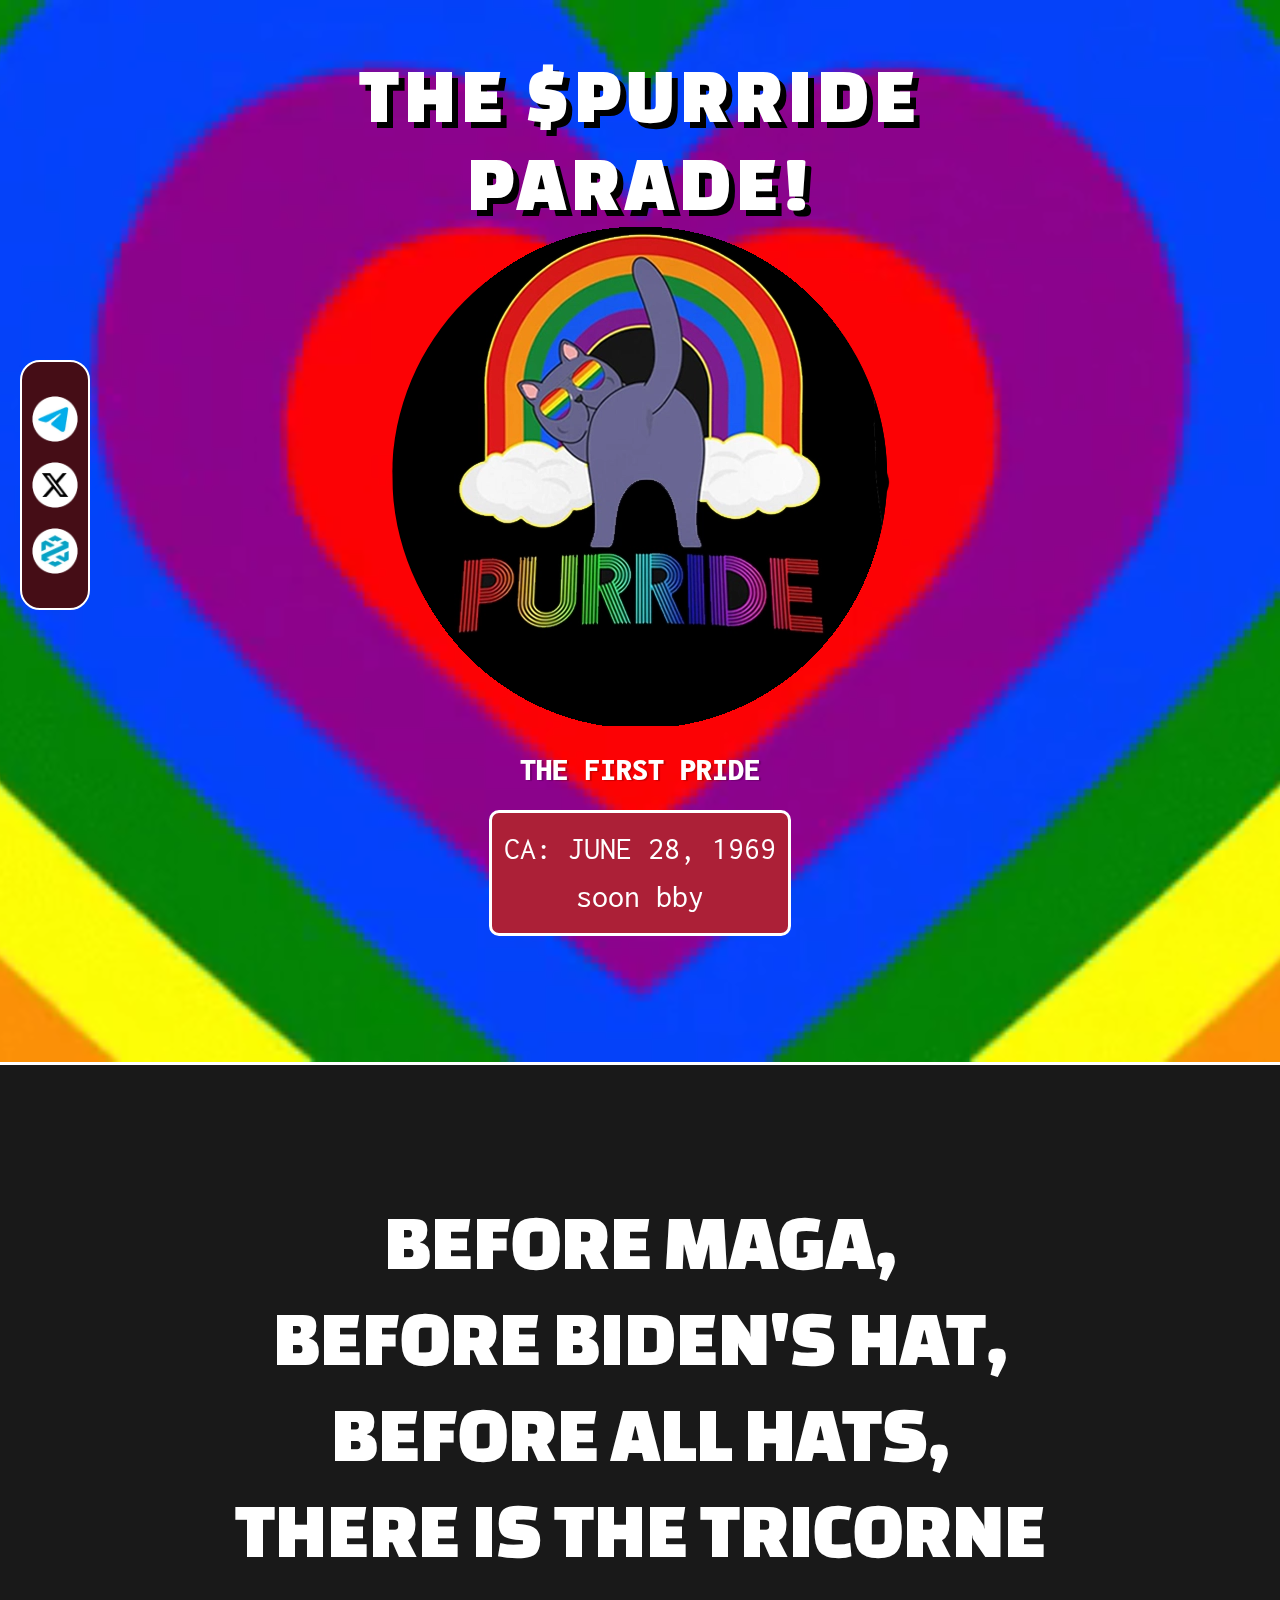
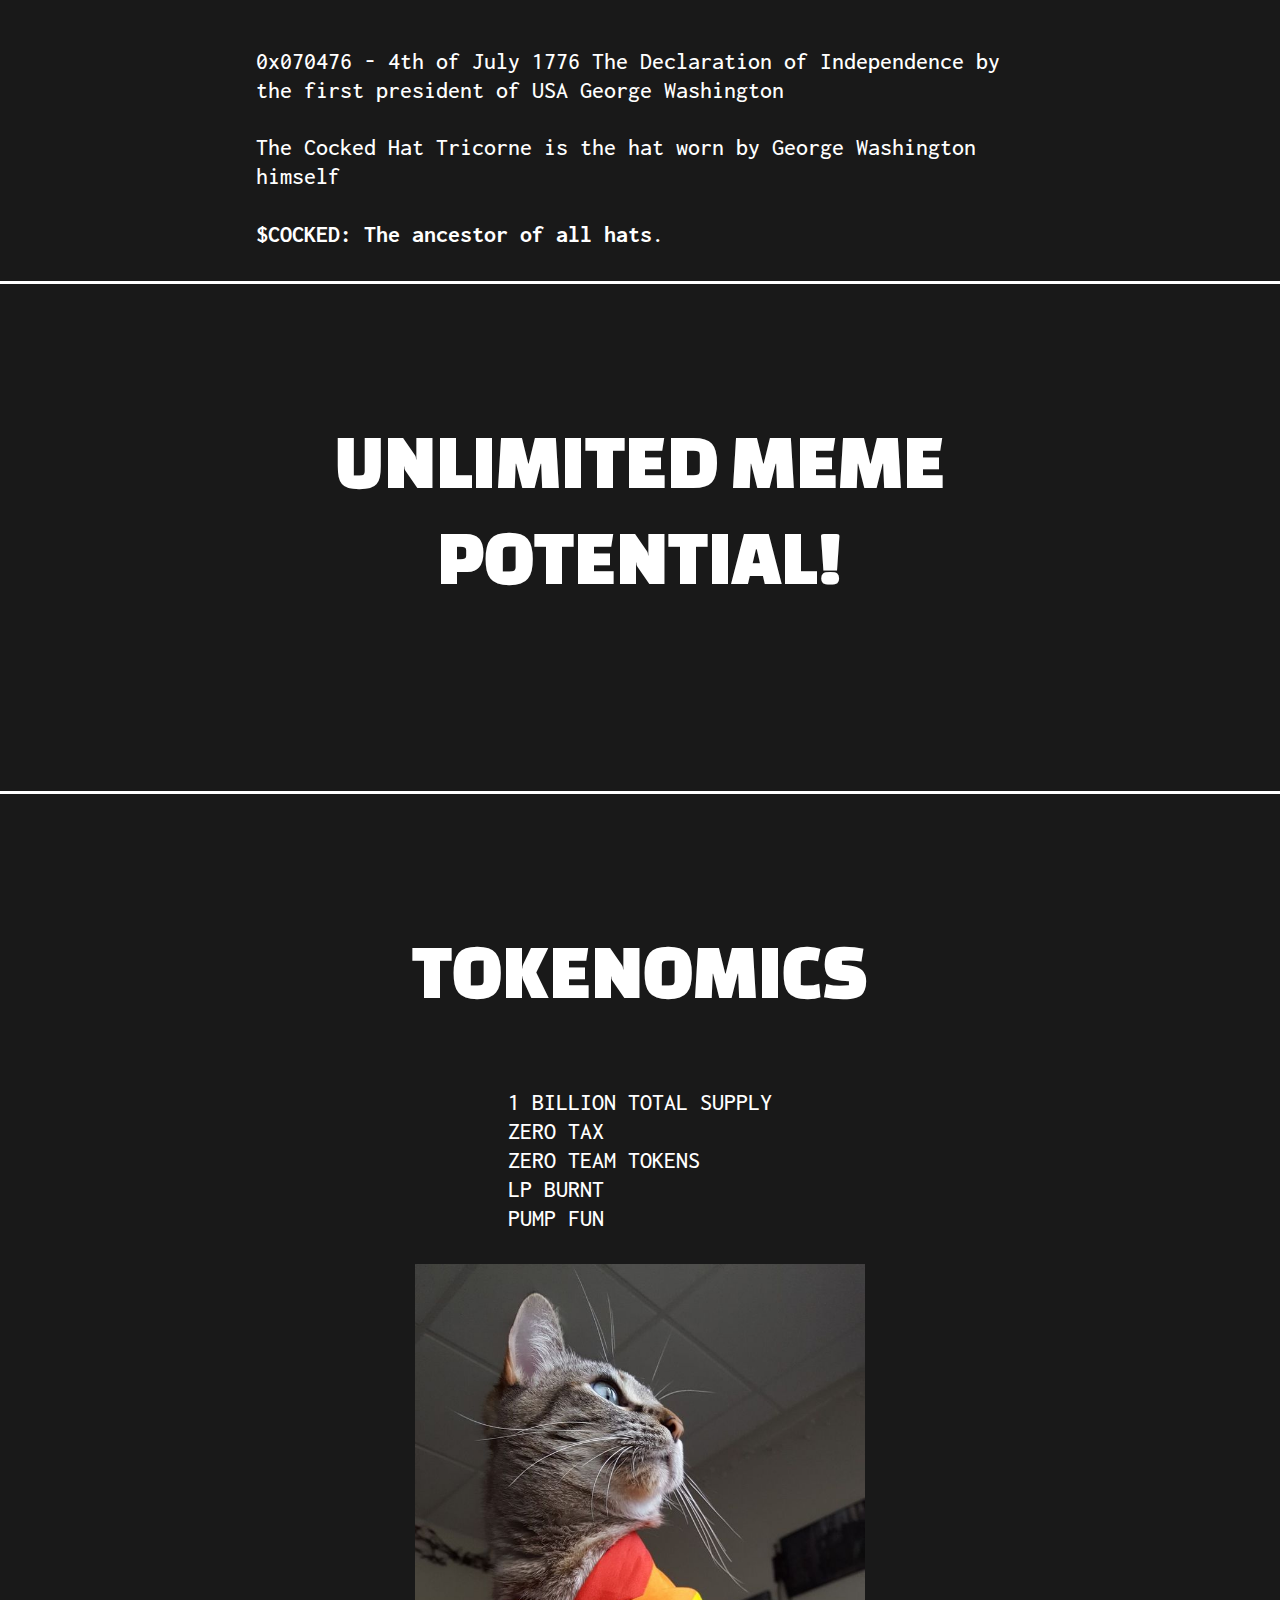
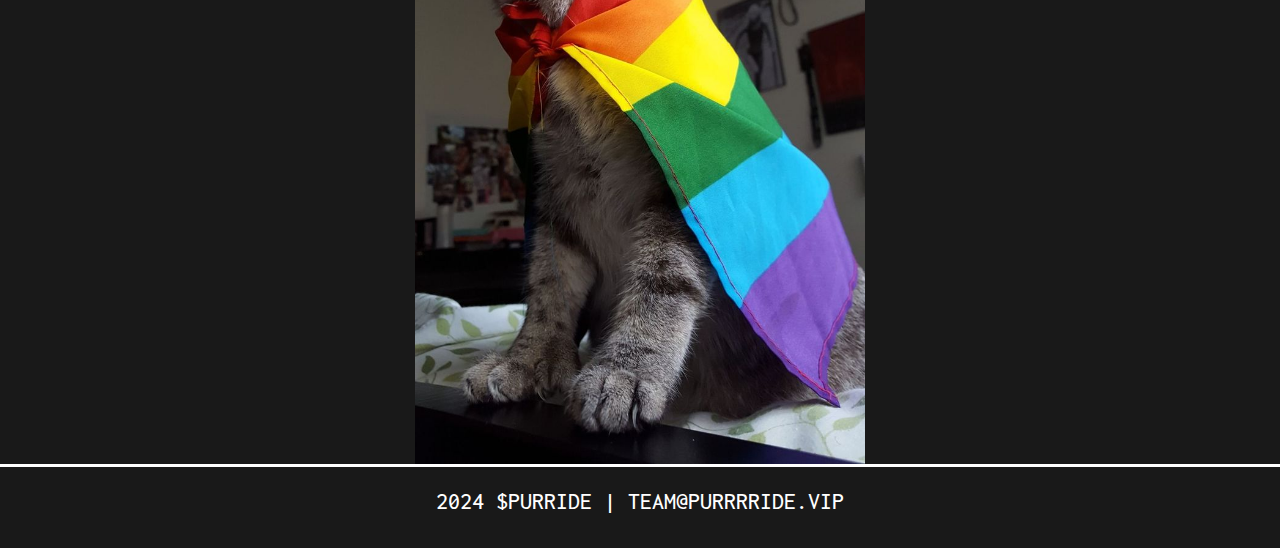
==== commit 03992a33: "Update index.html" ====
--- a/index.html
+++ b/index.html
@@ -110,7 +110,7 @@
     </div>
     <main data-w-id="e7b0cb4b-6878-446d-b32f-ef3c8683d983" class="main-wrapper">
       <div class="links">
-        <a href="https://t.me/CockedPortal" target="_blank" class="link-block w-inline-block"><img src="images/3_1.webp" loading="lazy" width="256" alt="" class="info-icon"></a>
+        <a href="https://t.me/PRRIDECAT" target="_blank" class="link-block w-inline-block"><img src="images/3_1.webp" loading="lazy" width="256" alt="" class="info-icon"></a>
         <a href="https://twitter.com/CockedETH" target="_blank" class="link-block w-inline-block"><img src="images/1_1.webp" loading="lazy" width="256" alt="" class="info-icon"></a>
         <a href="#" target="_blank" class="link-block w-inline-block"><img src="images/2_1.webp" loading="lazy" width="256" alt="" class="info-icon"></a>
       </div>
@@ -214,4 +214,4 @@
 </script>
 </body>
 
-</html>+</html>
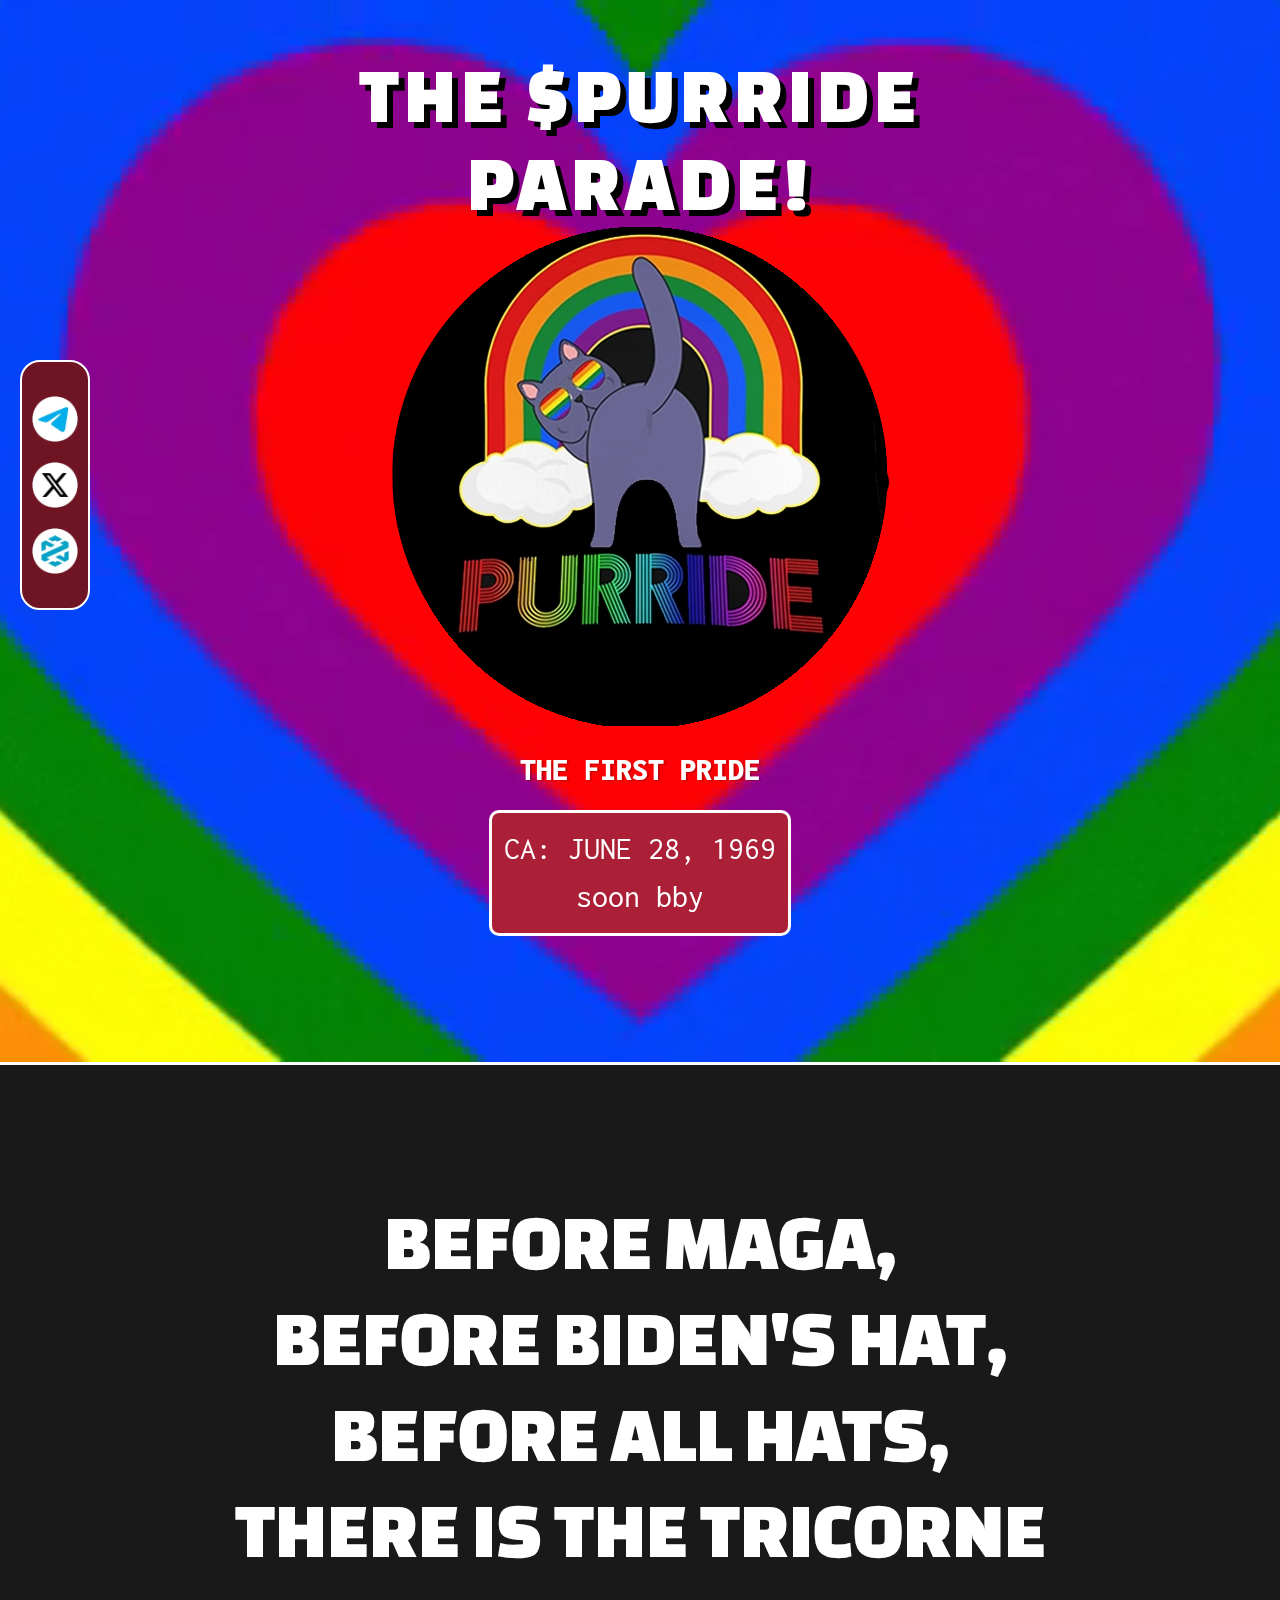
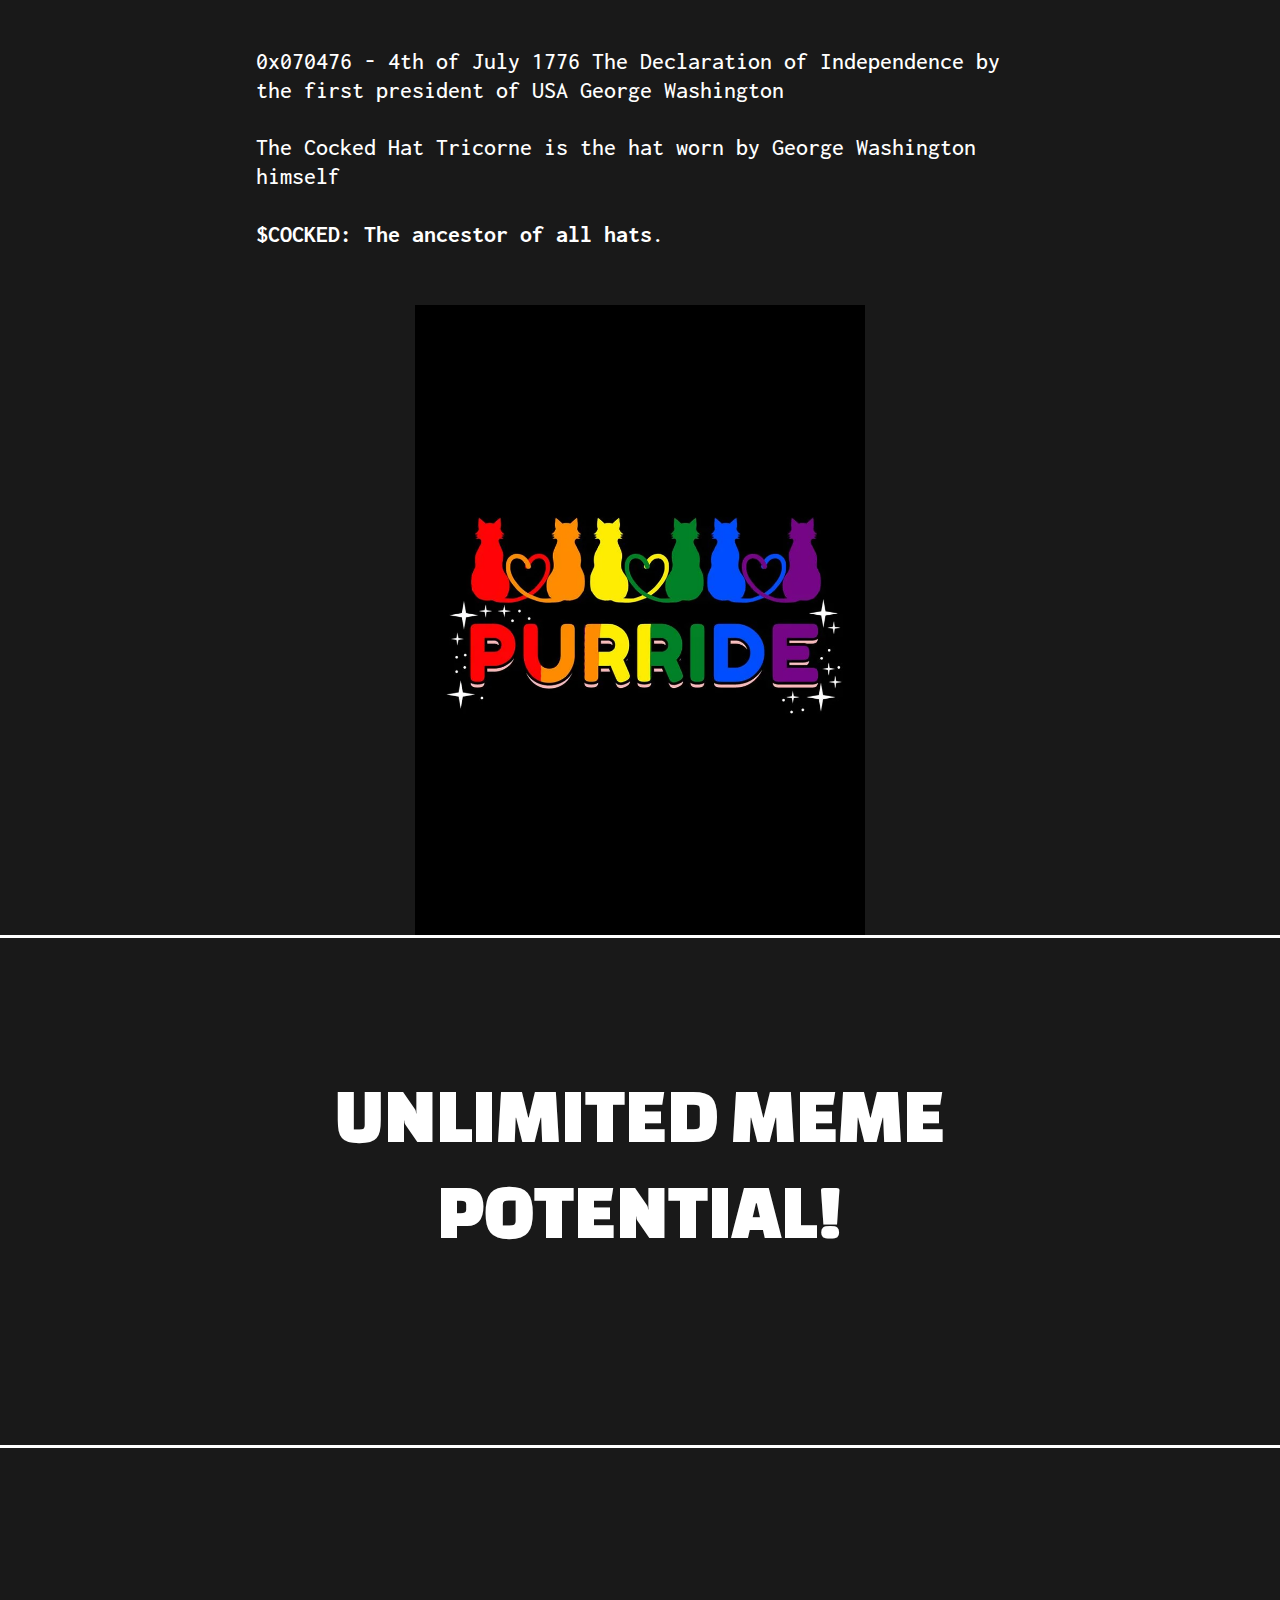
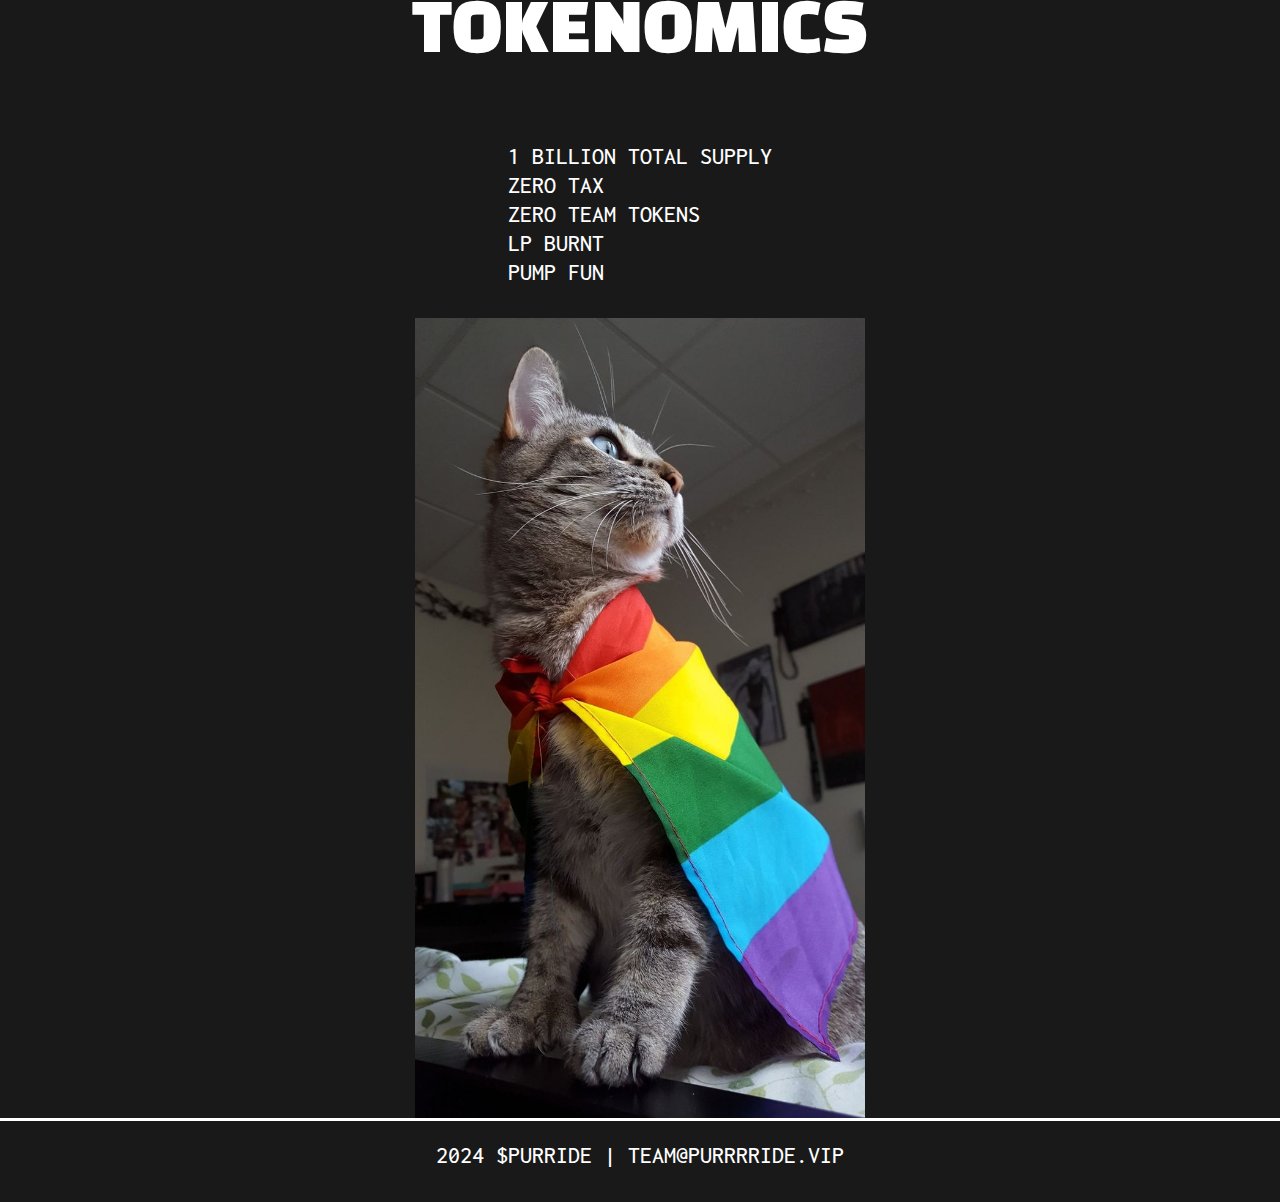
==== commit 609796d1: "Update index.html" ====
--- a/index.html
+++ b/index.html
@@ -111,7 +111,7 @@
     <main data-w-id="e7b0cb4b-6878-446d-b32f-ef3c8683d983" class="main-wrapper">
       <div class="links">
         <a href="https://t.me/PRRIDECAT" target="_blank" class="link-block w-inline-block"><img src="images/3_1.webp" loading="lazy" width="256" alt="" class="info-icon"></a>
-        <a href="https://twitter.com/CockedETH" target="_blank" class="link-block w-inline-block"><img src="images/1_1.webp" loading="lazy" width="256" alt="" class="info-icon"></a>
+        <a href="https://x.com/pridecatsol_" target="_blank" class="link-block w-inline-block"><img src="images/1_1.webp" loading="lazy" width="256" alt="" class="info-icon"></a>
         <a href="#" target="_blank" class="link-block w-inline-block"><img src="images/2_1.webp" loading="lazy" width="256" alt="" class="info-icon"></a>
       </div>
       <section class="section">
@@ -148,7 +148,9 @@
             <div class="about__container">
               <div class="about__paragraph__wrapper">
                 <p class="paragraph-5 text">0x070476 - 4th of July 1776 The Declaration of Independence by the first president of USA George Washington<br><br>The Cocked Hat Tricorne is the hat worn by George Washington himself<br>‍<br>‍<strong>$COCKED: The ancestor of all hats</strong>.<br></p>
-              </div>
+              <a href="" target="_blank"
+                 class="w-inline-block"><img src="" loading="lazy" alt="" class="image-9"></a><img src="images/2.png" loading="lazy" alt="" class="image-10">
+	      </div>
             </div>
           </div>
         </div>
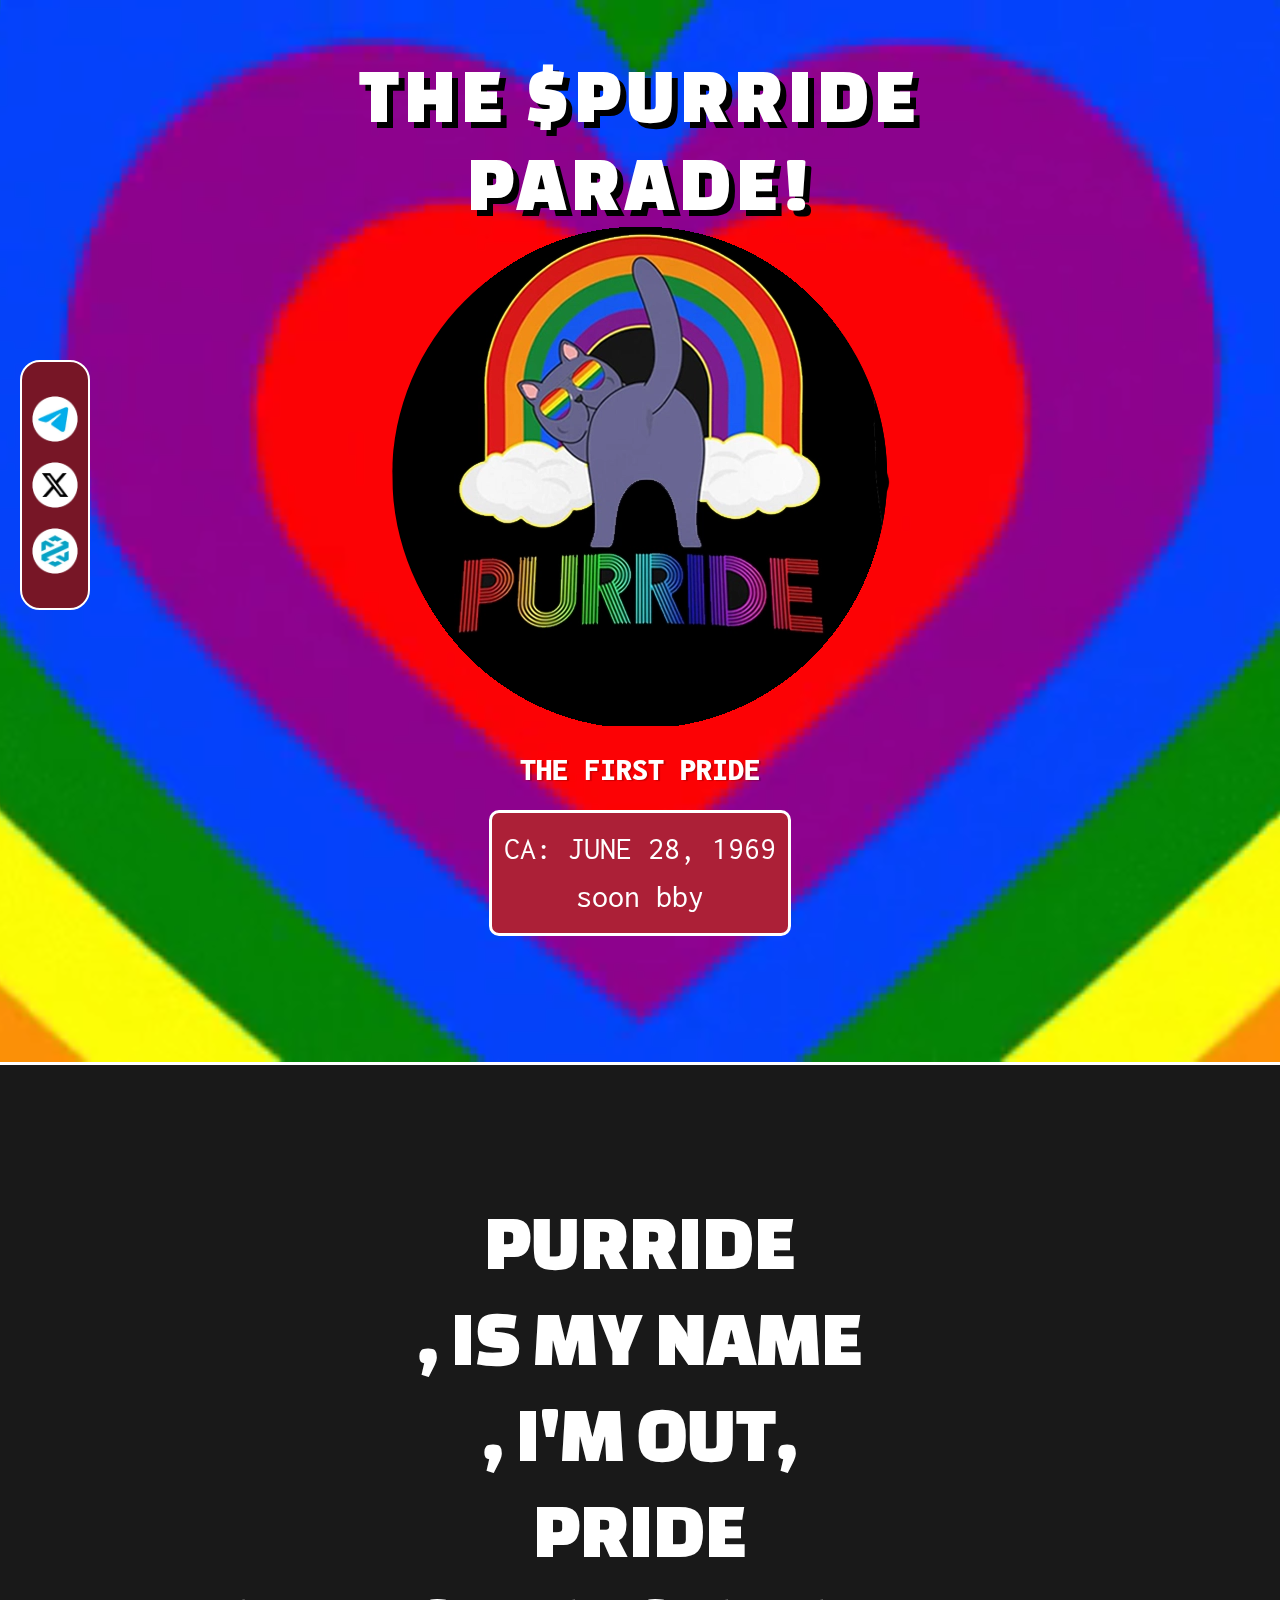
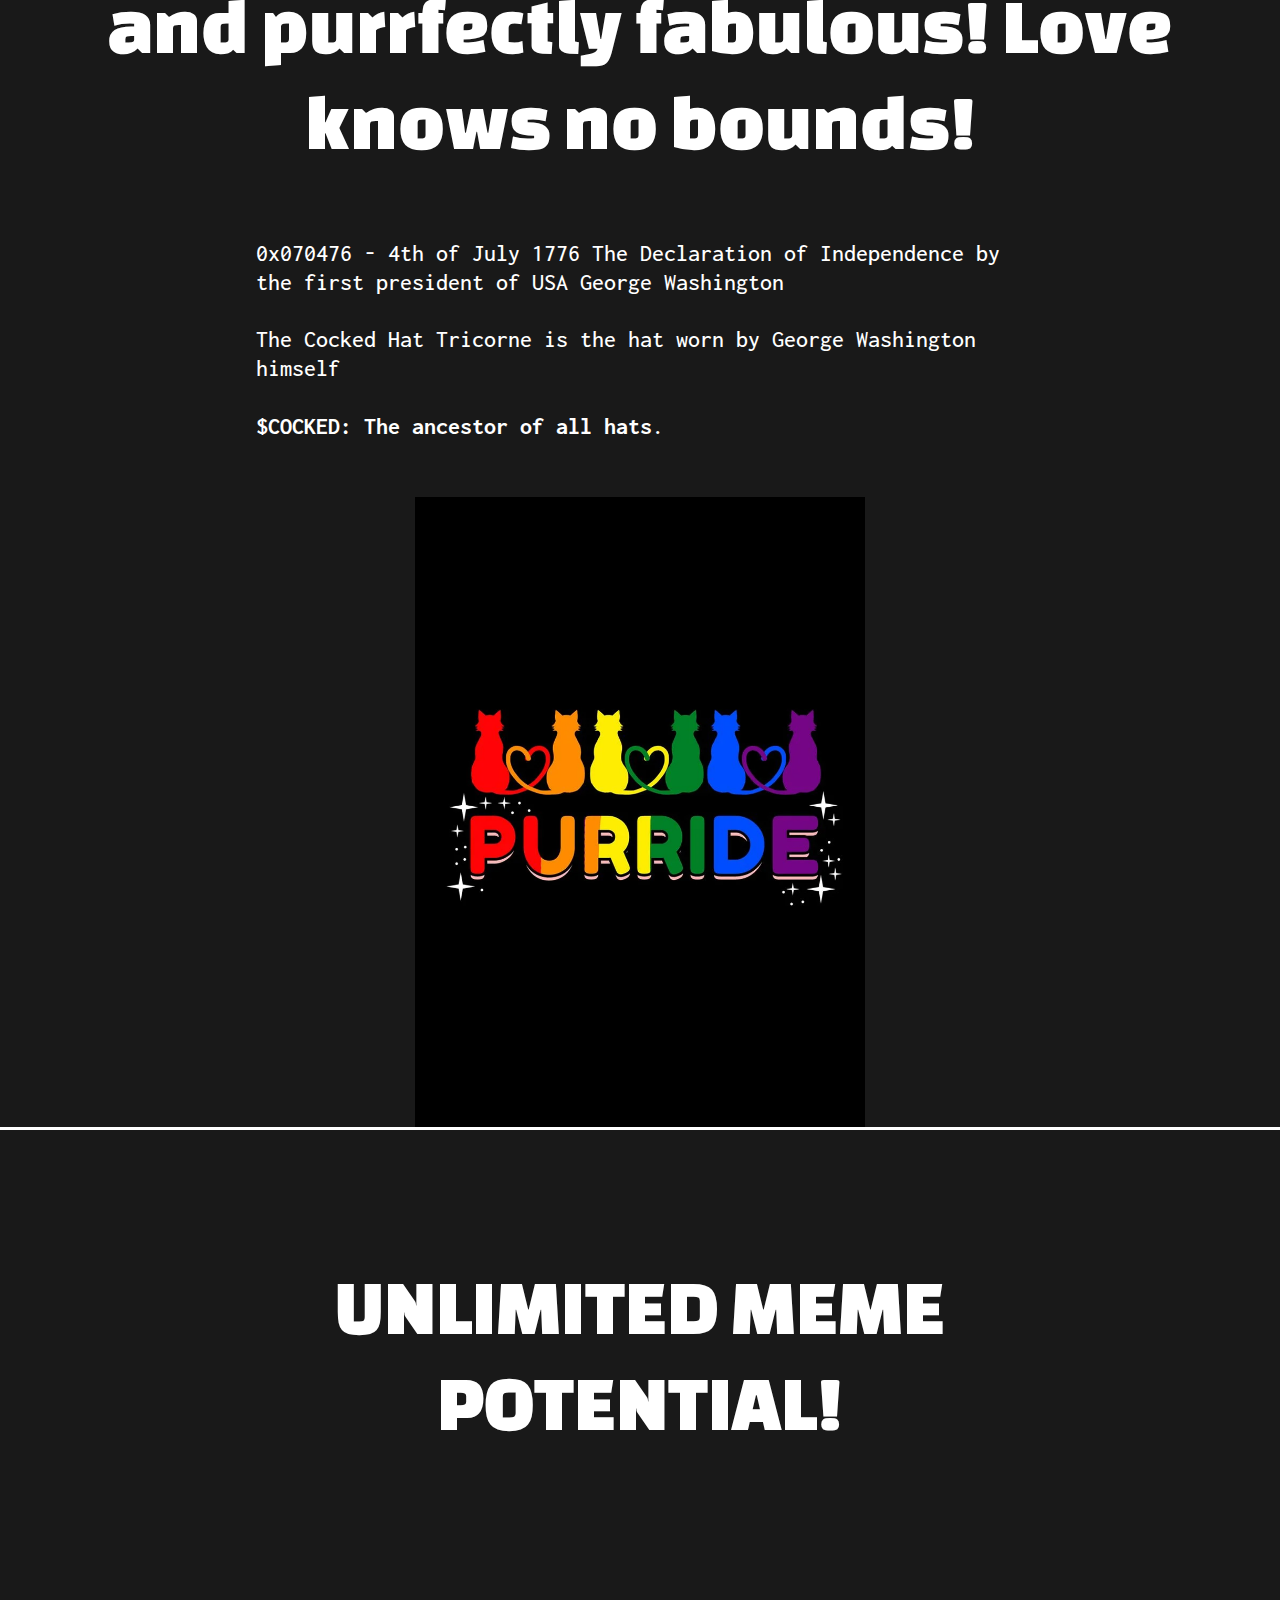
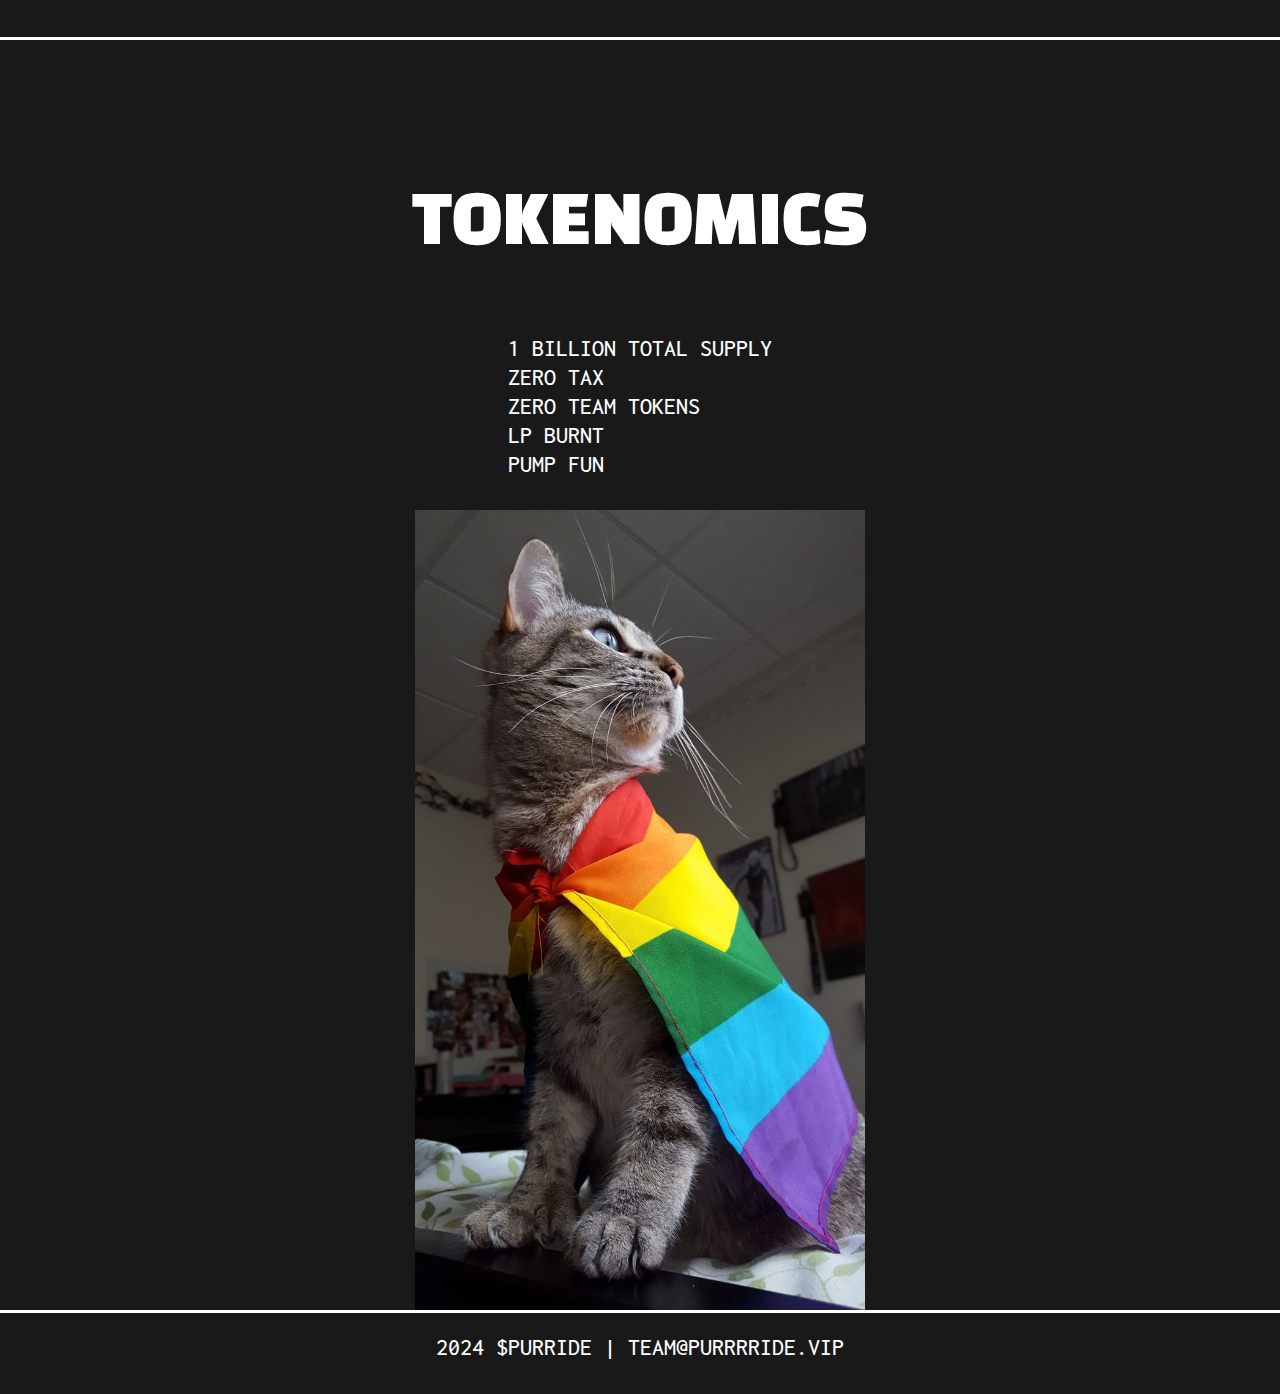
==== commit b1964ed9: "Update index.html" ====
--- a/index.html
+++ b/index.html
@@ -137,7 +137,7 @@
         <div class="about is--desktop">
           <div class="about__wrapper">
             <div class="about__container">
-              <p class="paragraph-5">BEFORE MAGA,<br>BEFORE BIDEN&#x27;S HAT,<br>BEFORE ALL HATS,<br>THERE IS THE TRICORNE<br></p>
+              <p class="paragraph-5">PURRIDE<br>, IS MY NAME<br>, I'M OUT,<br>PRIDE<br>  and purrfectly fabulous! Love knows no bounds! </p>
             </div>
           </div>
         </div>
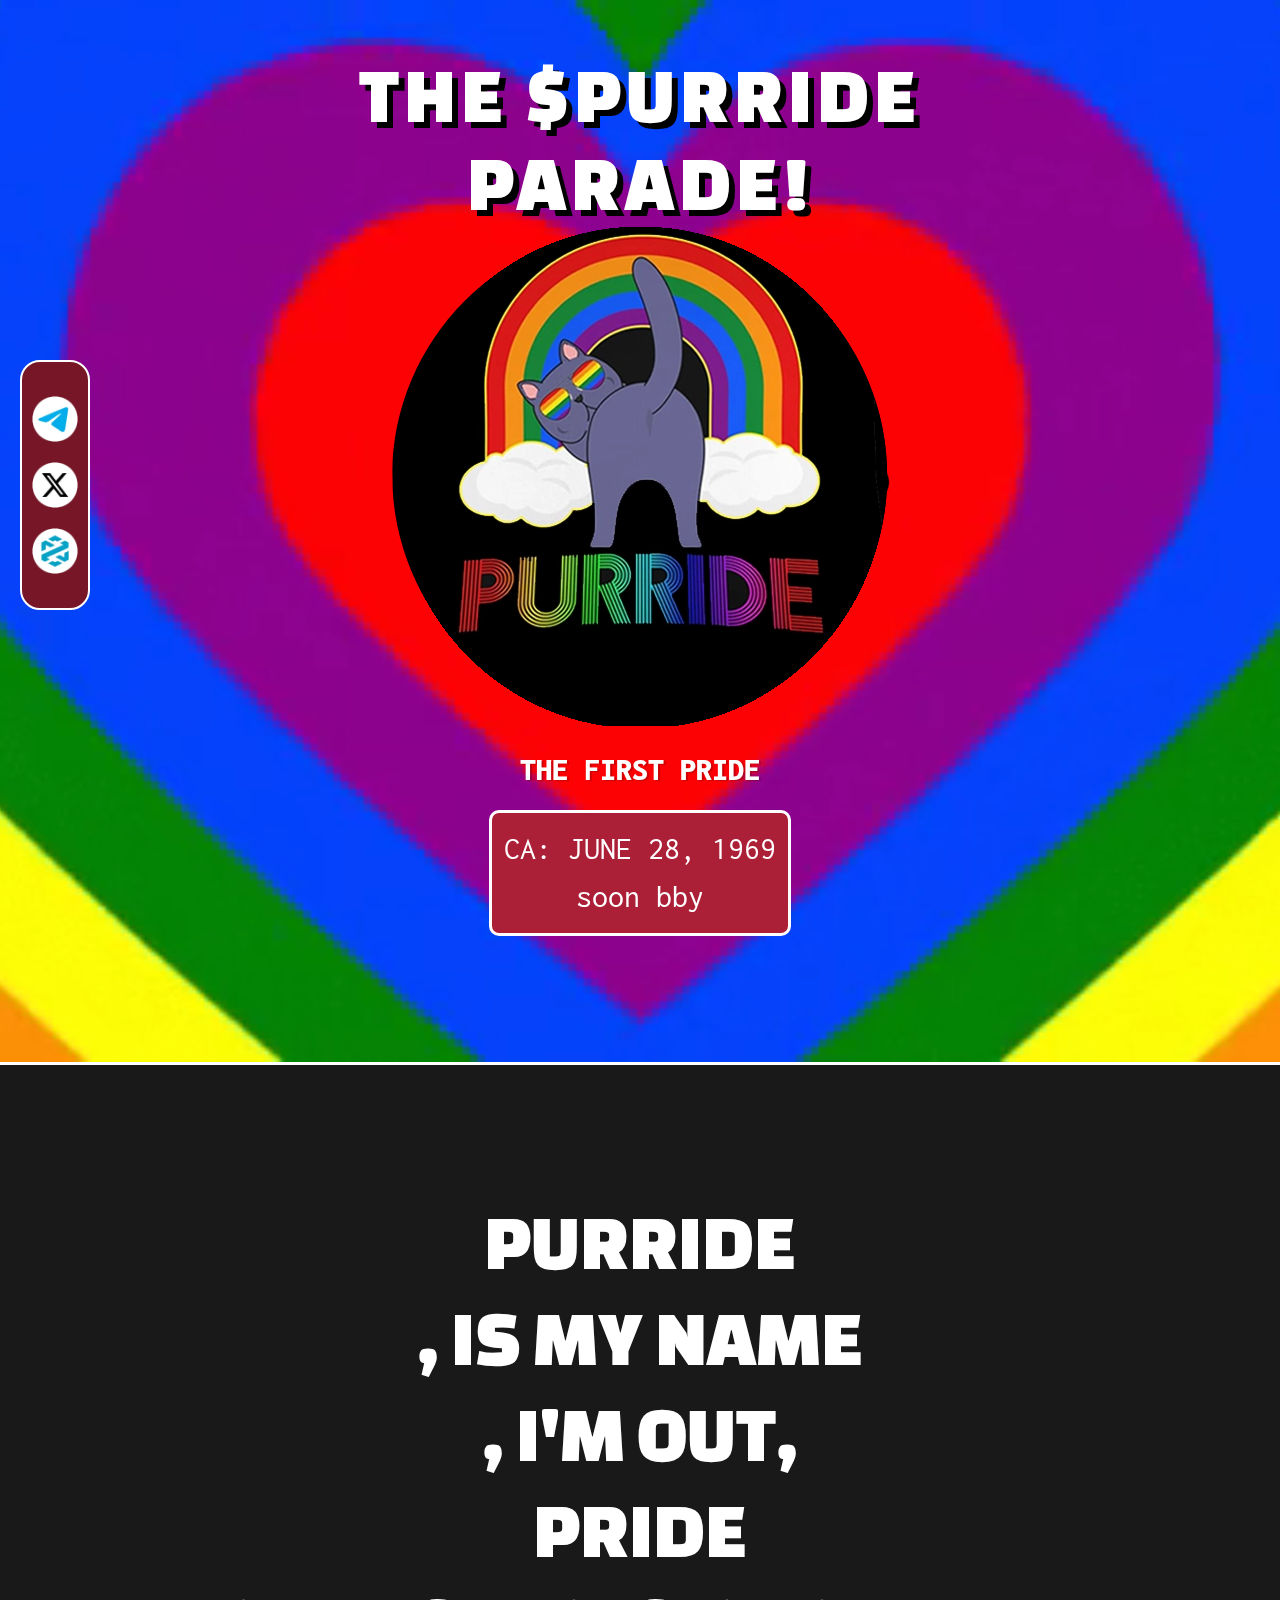
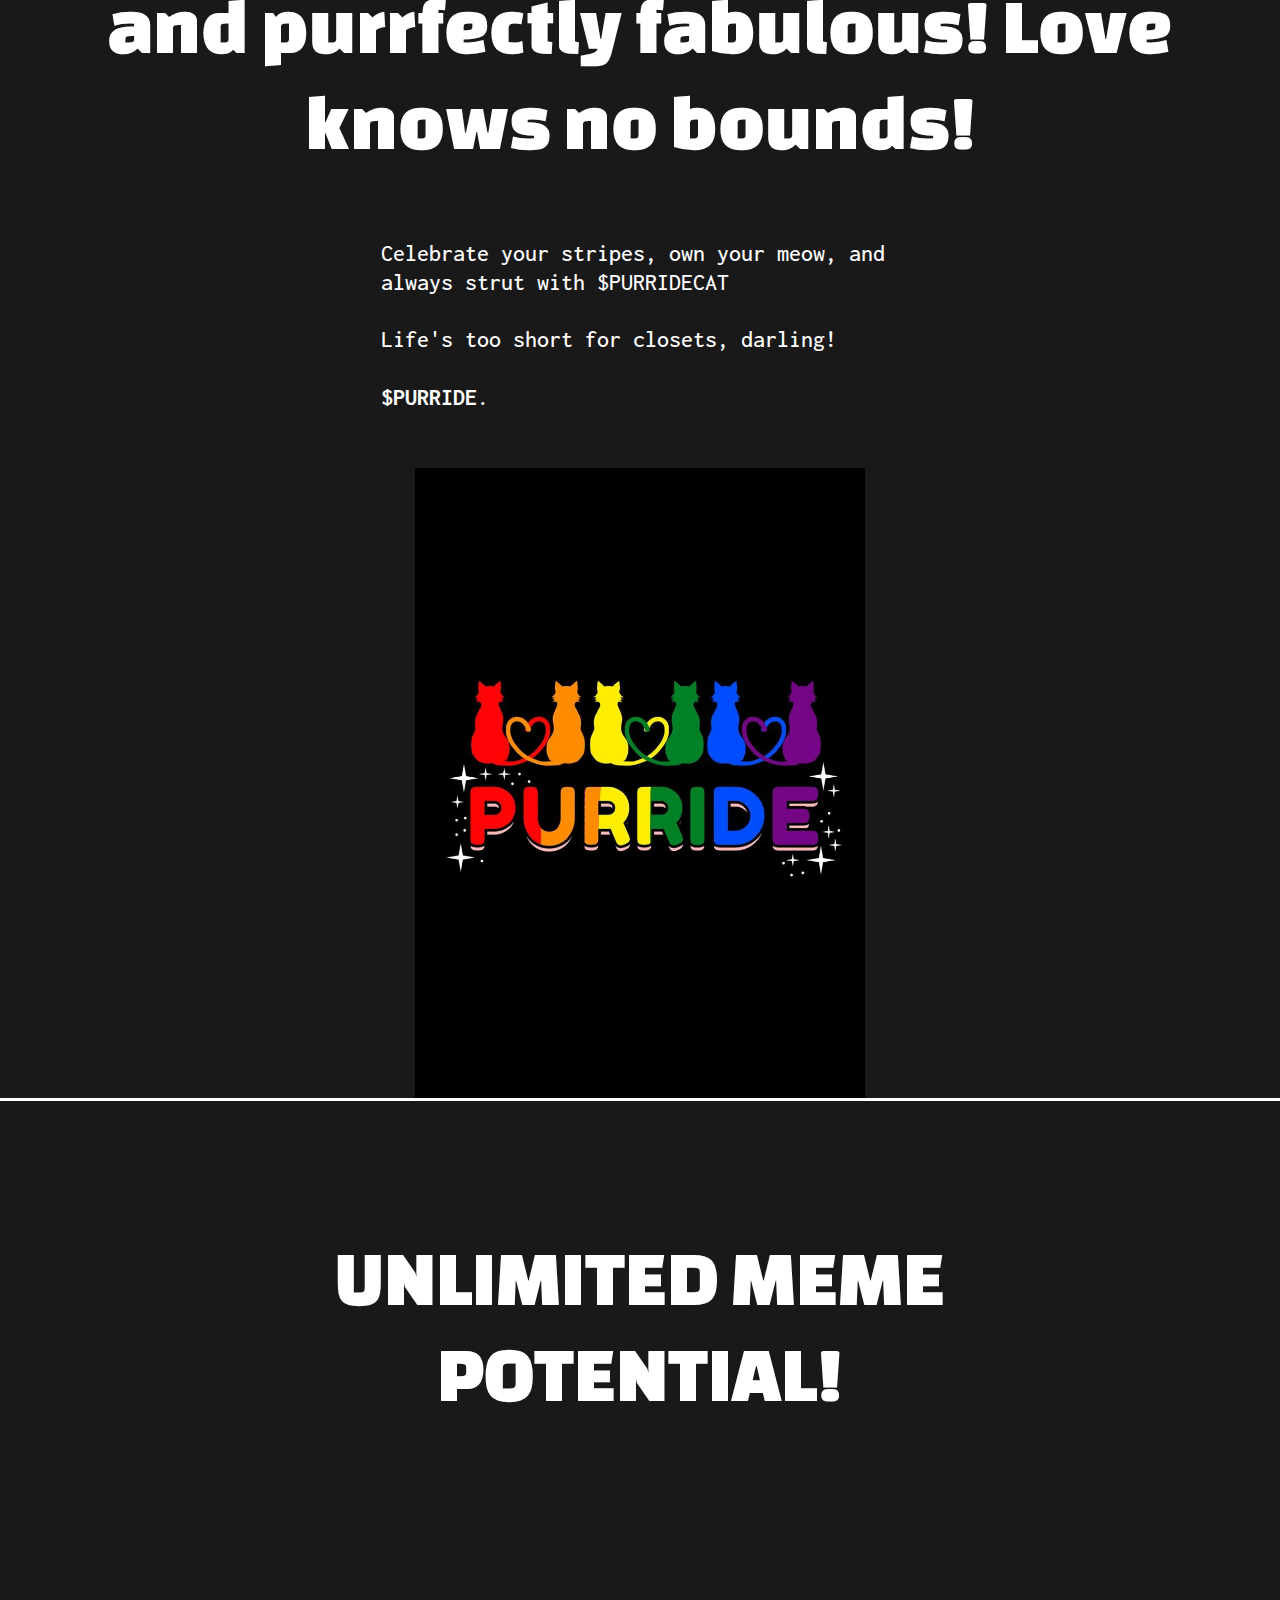
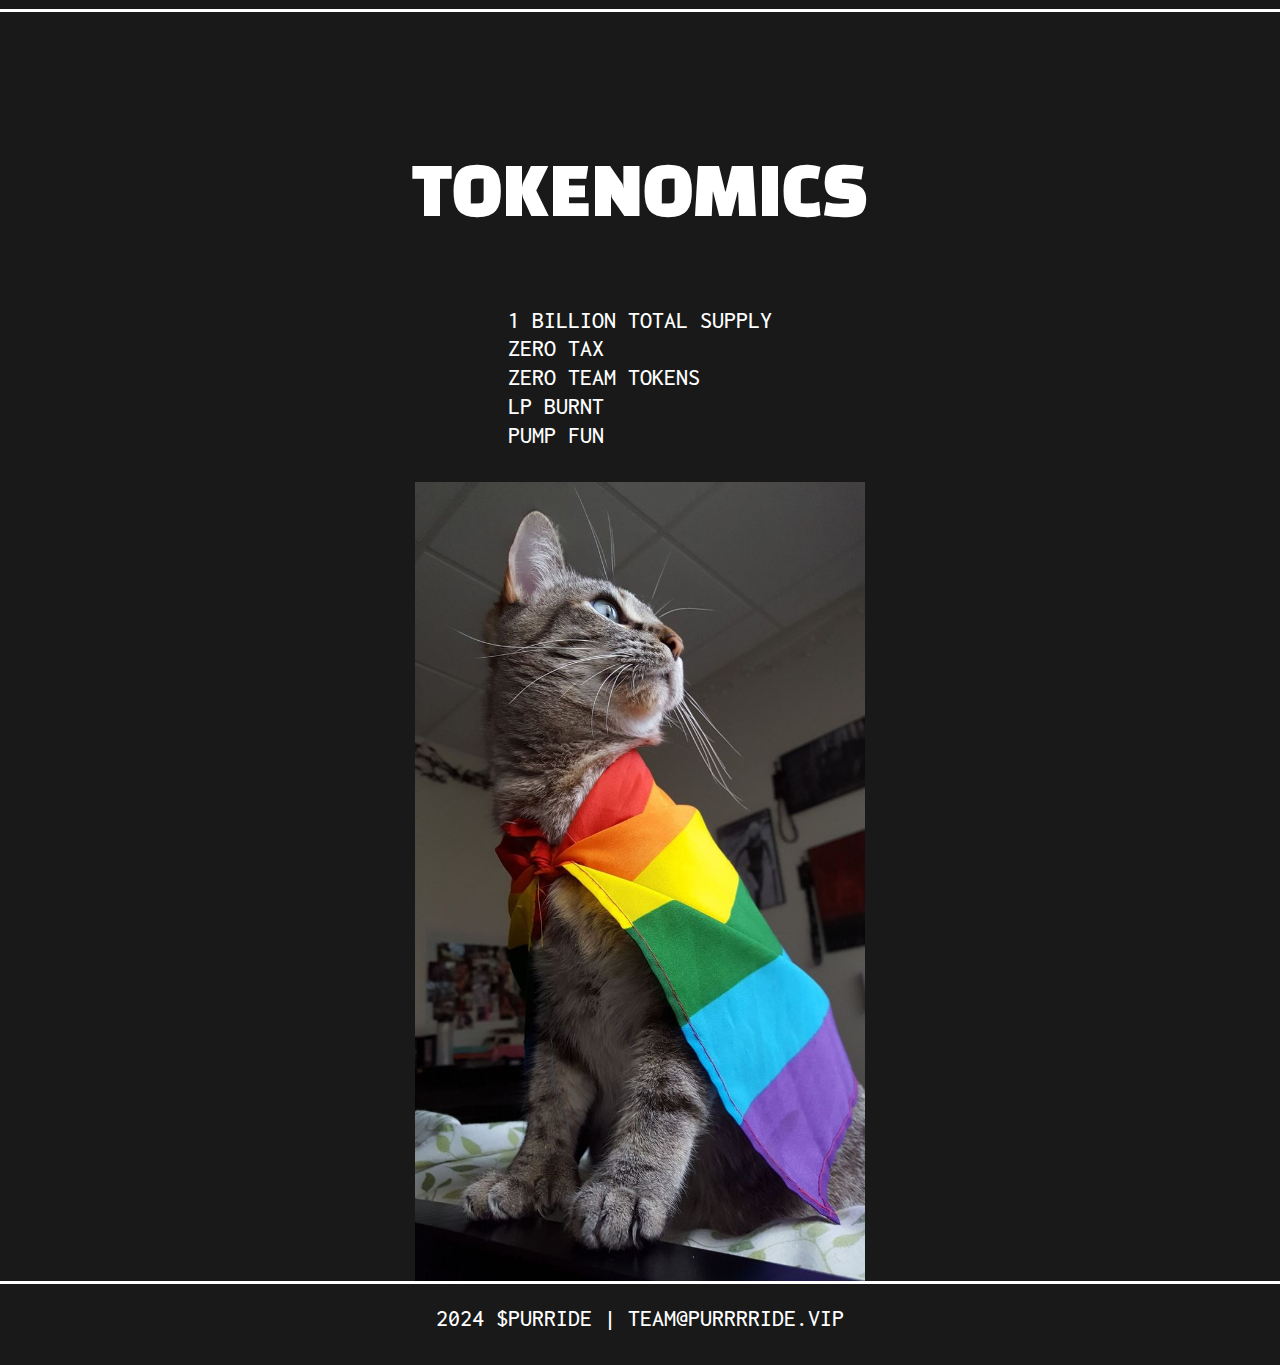
==== commit 9adaa60c: "Update index.html" ====
--- a/index.html
+++ b/index.html
@@ -147,7 +147,9 @@
           <div class="about__wrapper _1">
             <div class="about__container">
               <div class="about__paragraph__wrapper">
-                <p class="paragraph-5 text">0x070476 - 4th of July 1776 The Declaration of Independence by the first president of USA George Washington<br><br>The Cocked Hat Tricorne is the hat worn by George Washington himself<br>‍<br>‍<strong>$COCKED: The ancestor of all hats</strong>.<br></p>
+                <p class="paragraph-5 text">Celebrate your stripes, own your meow, and always strut with $PURRIDECAT <br><br>Life's too short for closets, darling!
+			<br>‍<br>
+			‍<strong>$PURRIDE</strong>.<br></p>
               <a href="" target="_blank"
                  class="w-inline-block"><img src="" loading="lazy" alt="" class="image-9"></a><img src="images/2.png" loading="lazy" alt="" class="image-10">
 	      </div>
